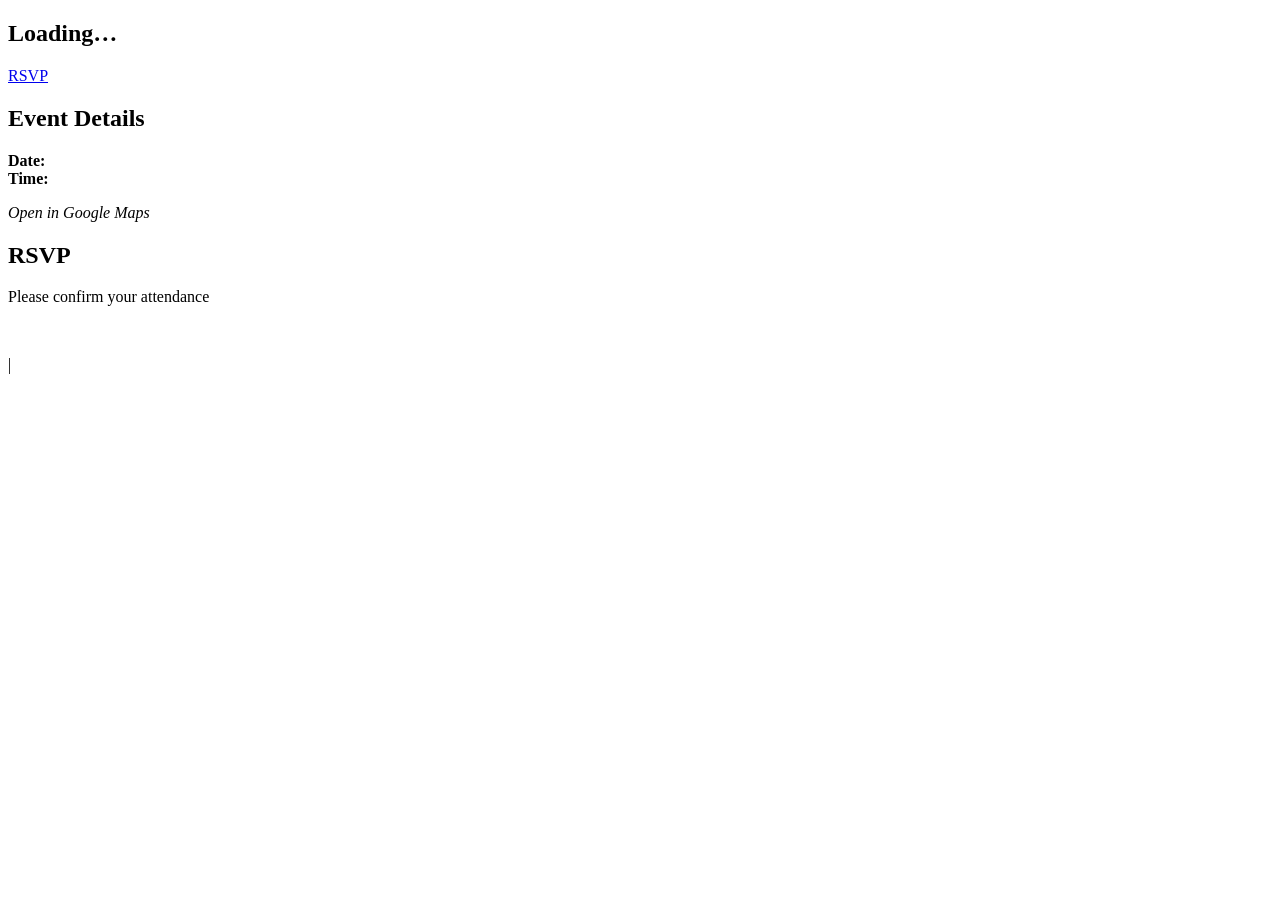
==== index.html @ 33caa317 "Fix asset paths: load CSS/JS from site root" ====
<!DOCTYPE html>
<html lang="en">

<head>
    <meta charset="UTF-8" />
    <meta name="viewport" content="width=device-width, initial-scale=1" />
    <meta name="description" content="You're invited to a special event" />

    <meta property="og:title" content="You're Invited" />
    <meta property="og:description" content="Join us for a special event" />

    <title>You're Invited</title>

    <link rel="preconnect" href="https://fonts.googleapis.com">
    <link rel="preconnect" href="https://fonts.gstatic.com" crossorigin>
    <link
        href="https://fonts.googleapis.com/css2?family=Cormorant+Garamond:wght@600&family=Outfit:wght@300;400;600&display=swap"
        rel="stylesheet">

    <link rel="stylesheet" href="css/invite.css">
    <script defer src="js/demo/invite-3.js"></script>

    <script async src="https://tally.so/widgets/embed.js"></script>
</head>

<body>
    <button id="simple-mode-toggle" class="accessibility-fab" aria-label="Toggle Simple Mode"
        data-tooltip="Switch between standard and easy-reading view" hidden>
        <svg viewBox="0 0 24 24" width="24" height="24" fill="currentColor">
            <path d="M4 6h16v2H4zm0 5h16v2H4zm0 5h16v2H4z" id="standard-view-icon" />
            <path
                d="M12 2C6.48 2 2 6.48 2 12s4.48 10 10 10 10-4.48 10-10S17.52 2 12 2zm0 18c-4.41 0-8-3.59-8-8s3.59-8 8-8 8 3.59 8 8-3.59 8-8 8zm-1-13h2v6h-2zm0 8h2v2h-2z"
                id="simple-view-icon" class="hidden-icon" />
        </svg>
    </button>

    <button id="audio-control" class="audio-fab" aria-label="Play Music" data-tooltip="Turn background music on or off"
        hidden>
        <svg viewBox="0 0 24 24" width="24" height="24" fill="currentColor">
            <path d="M8 5v14l11-7z" id="play-icon" />
            <path d="M6 19h4V5H6v14zm8-14v14h4V5h-4z" id="pause-icon" class="hidden-icon" />
        </svg>
    </button>

    <main id="app" aria-live="polite">

        <section class="hero">
            <h1 id="event-title">Loading…</h1>
            <p class="subtitle" id="event-subtitle"></p>

            <div class="hero-meta">
                <div id="countdown" class="countdown" aria-live="polite" hidden>
                    <span class="countdown-label">Event starts in</span>

                    <div class="countdown-grid">
                        <div class="countdown-unit">
                            <strong id="cd-days">0</strong>
                            <span>Days</span>
                        </div>

                        <div class="countdown-unit">
                            <strong id="cd-hours">00</strong>
                            <span>Hours</span>
                        </div>

                        <div class="countdown-unit">
                            <strong id="cd-minutes">00</strong>
                            <span>Minutes</span>
                        </div>

                        <div class="countdown-unit">
                            <strong id="cd-seconds">00</strong>
                            <span>Seconds</span>
                        </div>
                    </div>
                </div>

                <div id="calendar-actions" hidden>
                    <a id="google-calendar-link" target="_blank" rel="noopener">
                        Add to Google Calendar
                    </a>
                </div>
            </div>

            <a href="#rsvp" class="primary-btn">RSVP</a>
        </section>

        <section class="section event-details">
            <h2>Event Details</h2>

            <div class="event-datetime">
                <div>
                    <strong>Date:</strong>
                    <time id="event-date"></time>
                </div>
                <div>
                    <strong>Time:</strong>
                    <span id="event-time"></span>
                </div>
            </div>

            <p id="event-description"></p>

            <address class="location">
                <p id="venue-name"></p>
                <p id="venue-address"></p>
                <a id="maps-link" target="_blank" rel="noopener">Open in Google Maps</a>
            </address>
        </section>

        <section class="section" id="schedule-section" hidden>
            <h2>Schedule</h2>
            <ul id="schedule-list"></ul>
        </section>

        <section class="section" id="rsvp">
            <h2>RSVP</h2>
            <p>Please confirm your attendance</p>
            <div class="form-embed"></div>
        </section>

        <footer>
            <div class="footer-branding">
                <a id="footer-branding-link" href="#" class="low-profile-link" target="_blank" rel="noopener">
                    <img id="footer-logo" src="" alt="" class="footer-logo">
                </a>
                <div class="footer-info">
                    <p class="hosted-by" id="footer-credits-label"></p>
                    <p class="copyright">
                        <span id="footer-copyright"></span>
                        <span id="footer-template-container">
                            | <span id="footer-template-label"></span>
                            <a id="footer-template-link" href="#" class="low-profile-link" target="_blank"
                                rel="noopener"></a>
                        </span>
                    </p>
                    <p id="footer-repo-container" class="repo-info" hidden>
                        <a id="footer-repo-link" href="#" class="low-profile-link" target="_blank" rel="noopener"></a>
                    </p>
                </div>
            </div>
            <p id="footer-text"></p>
        </footer>

    </main>
</body>

</html>
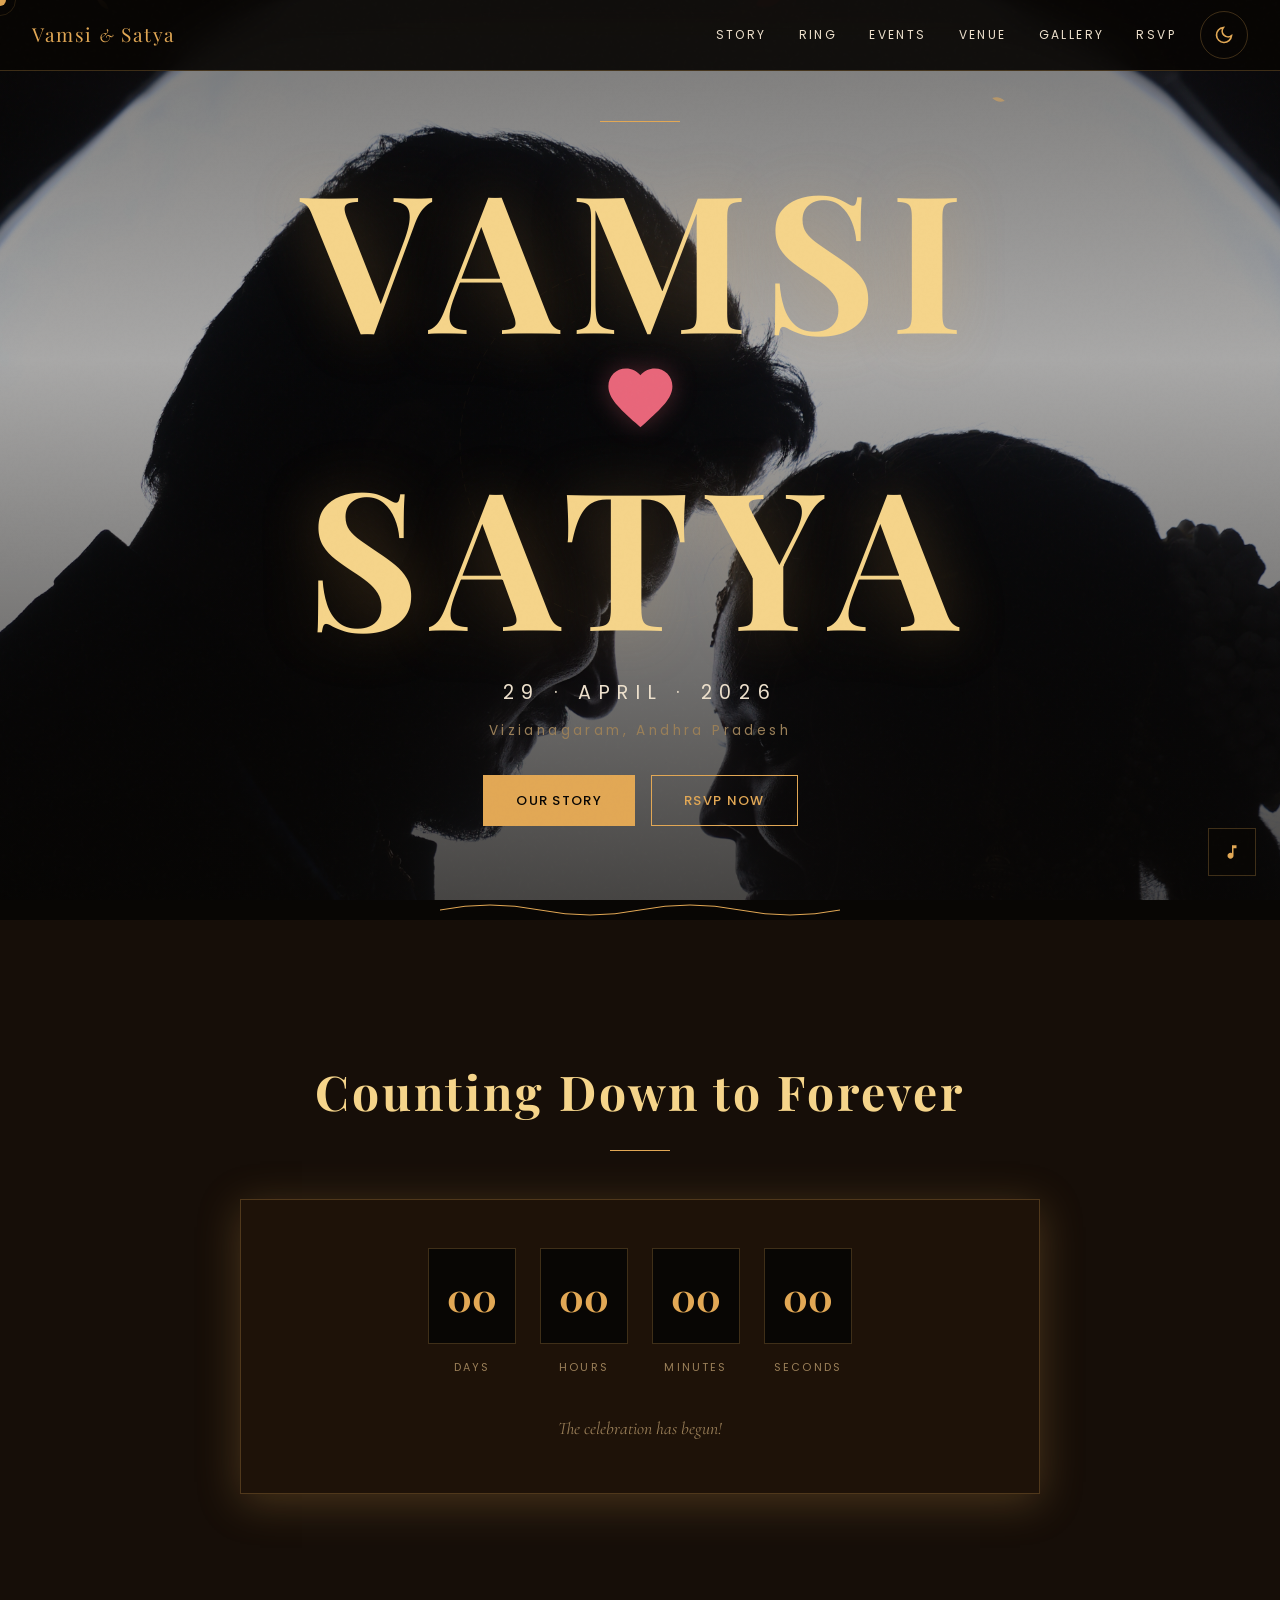
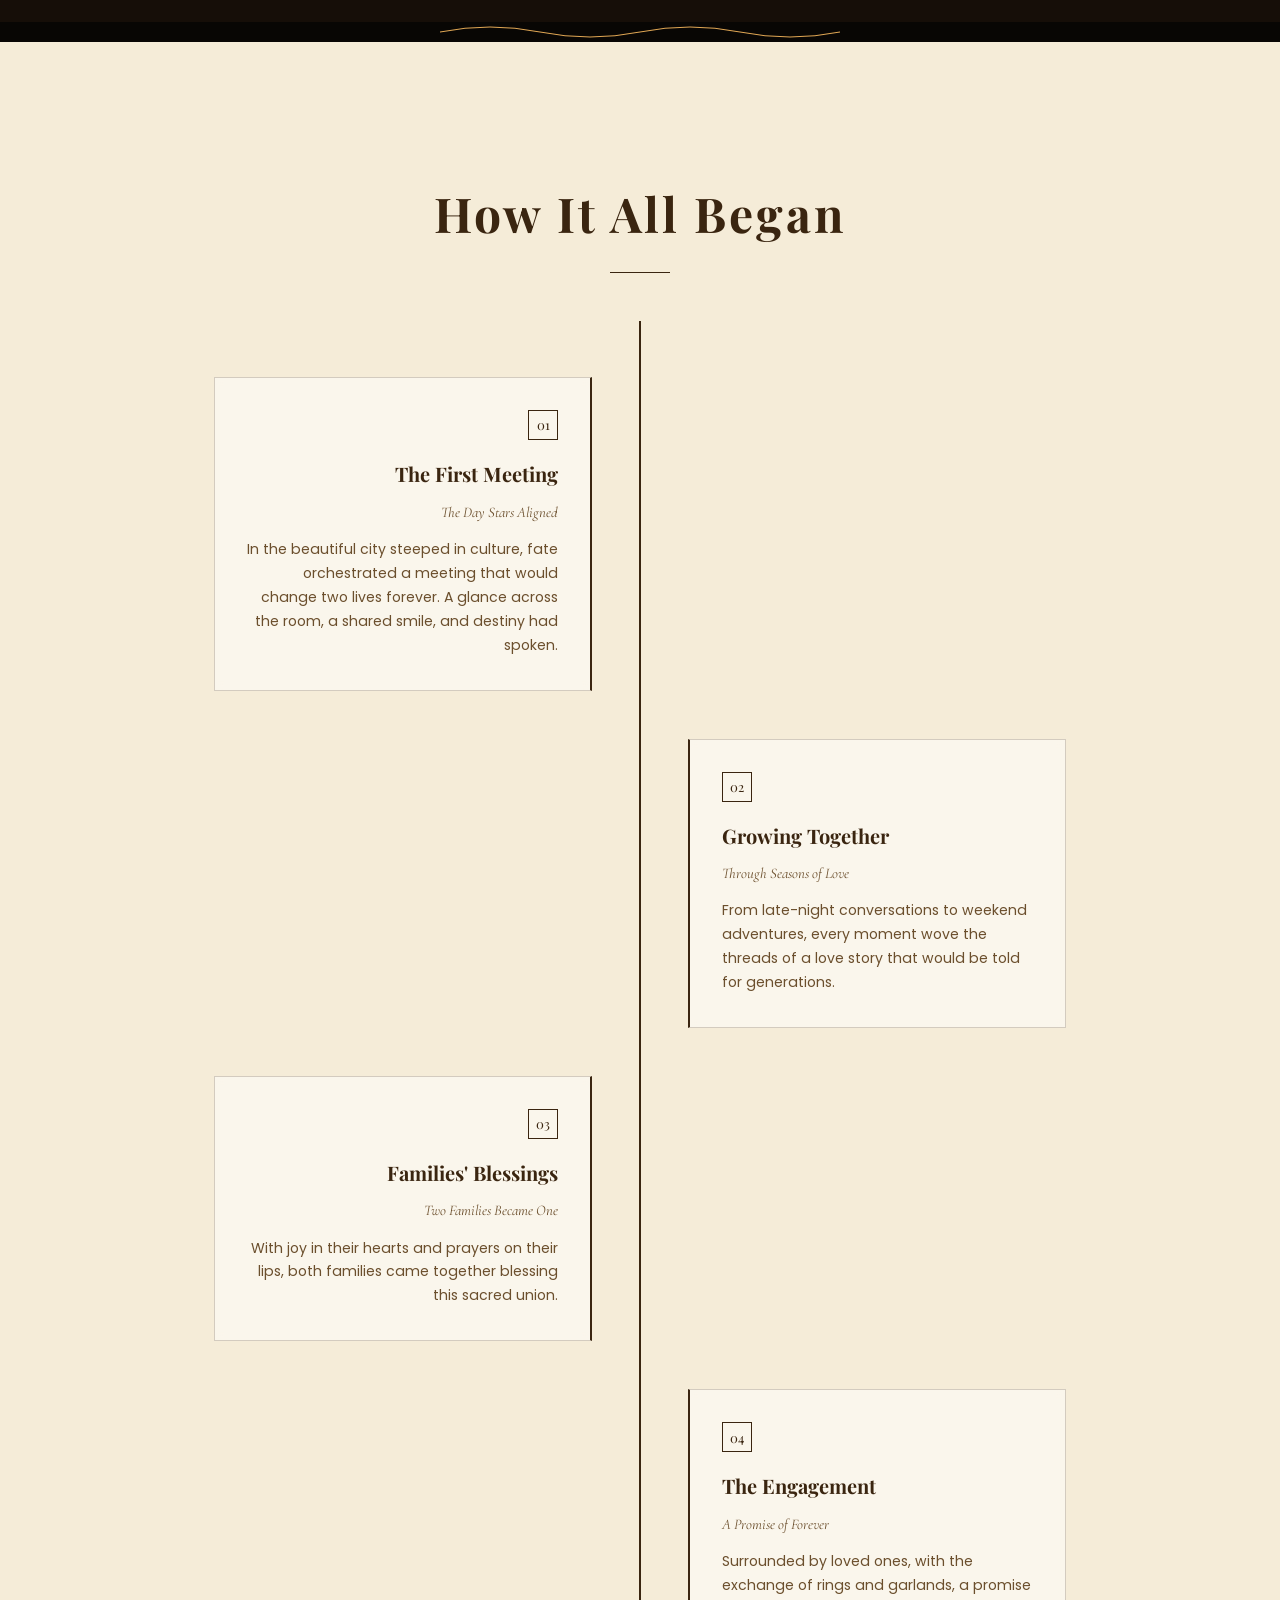
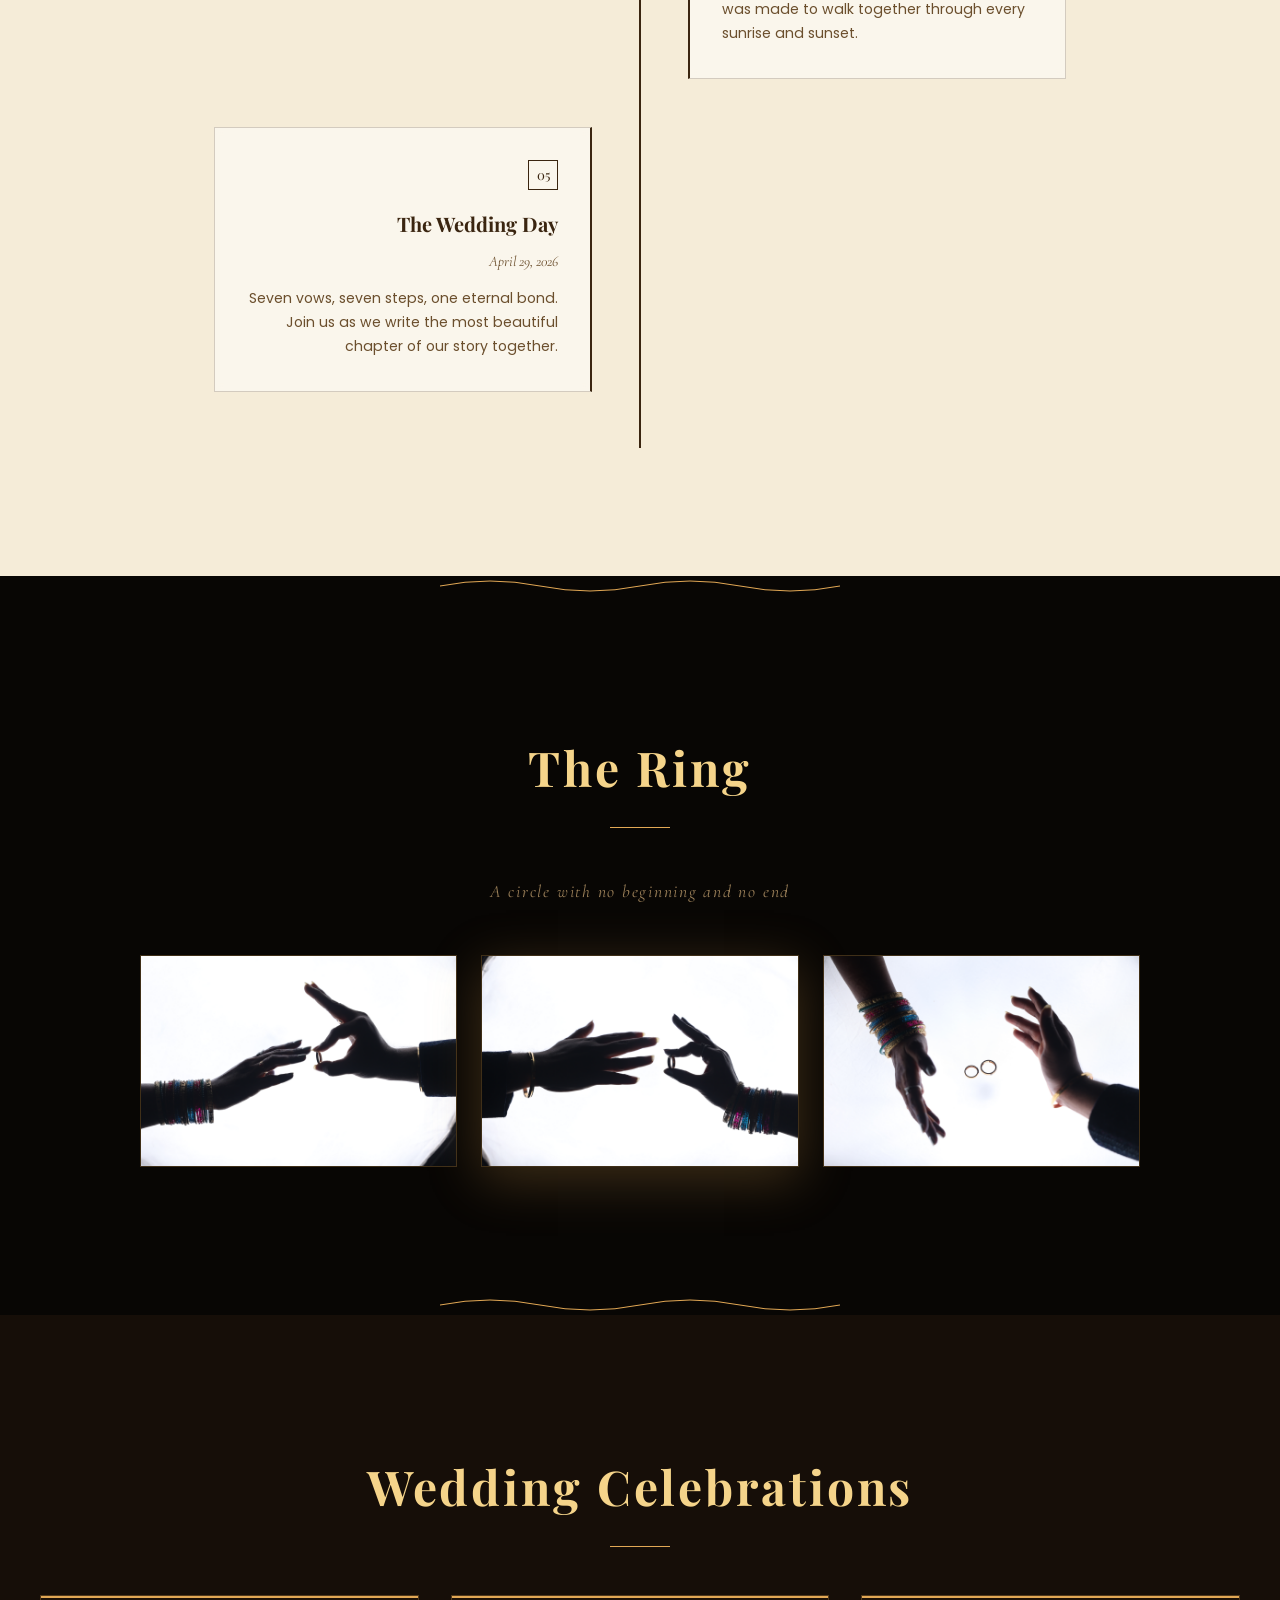
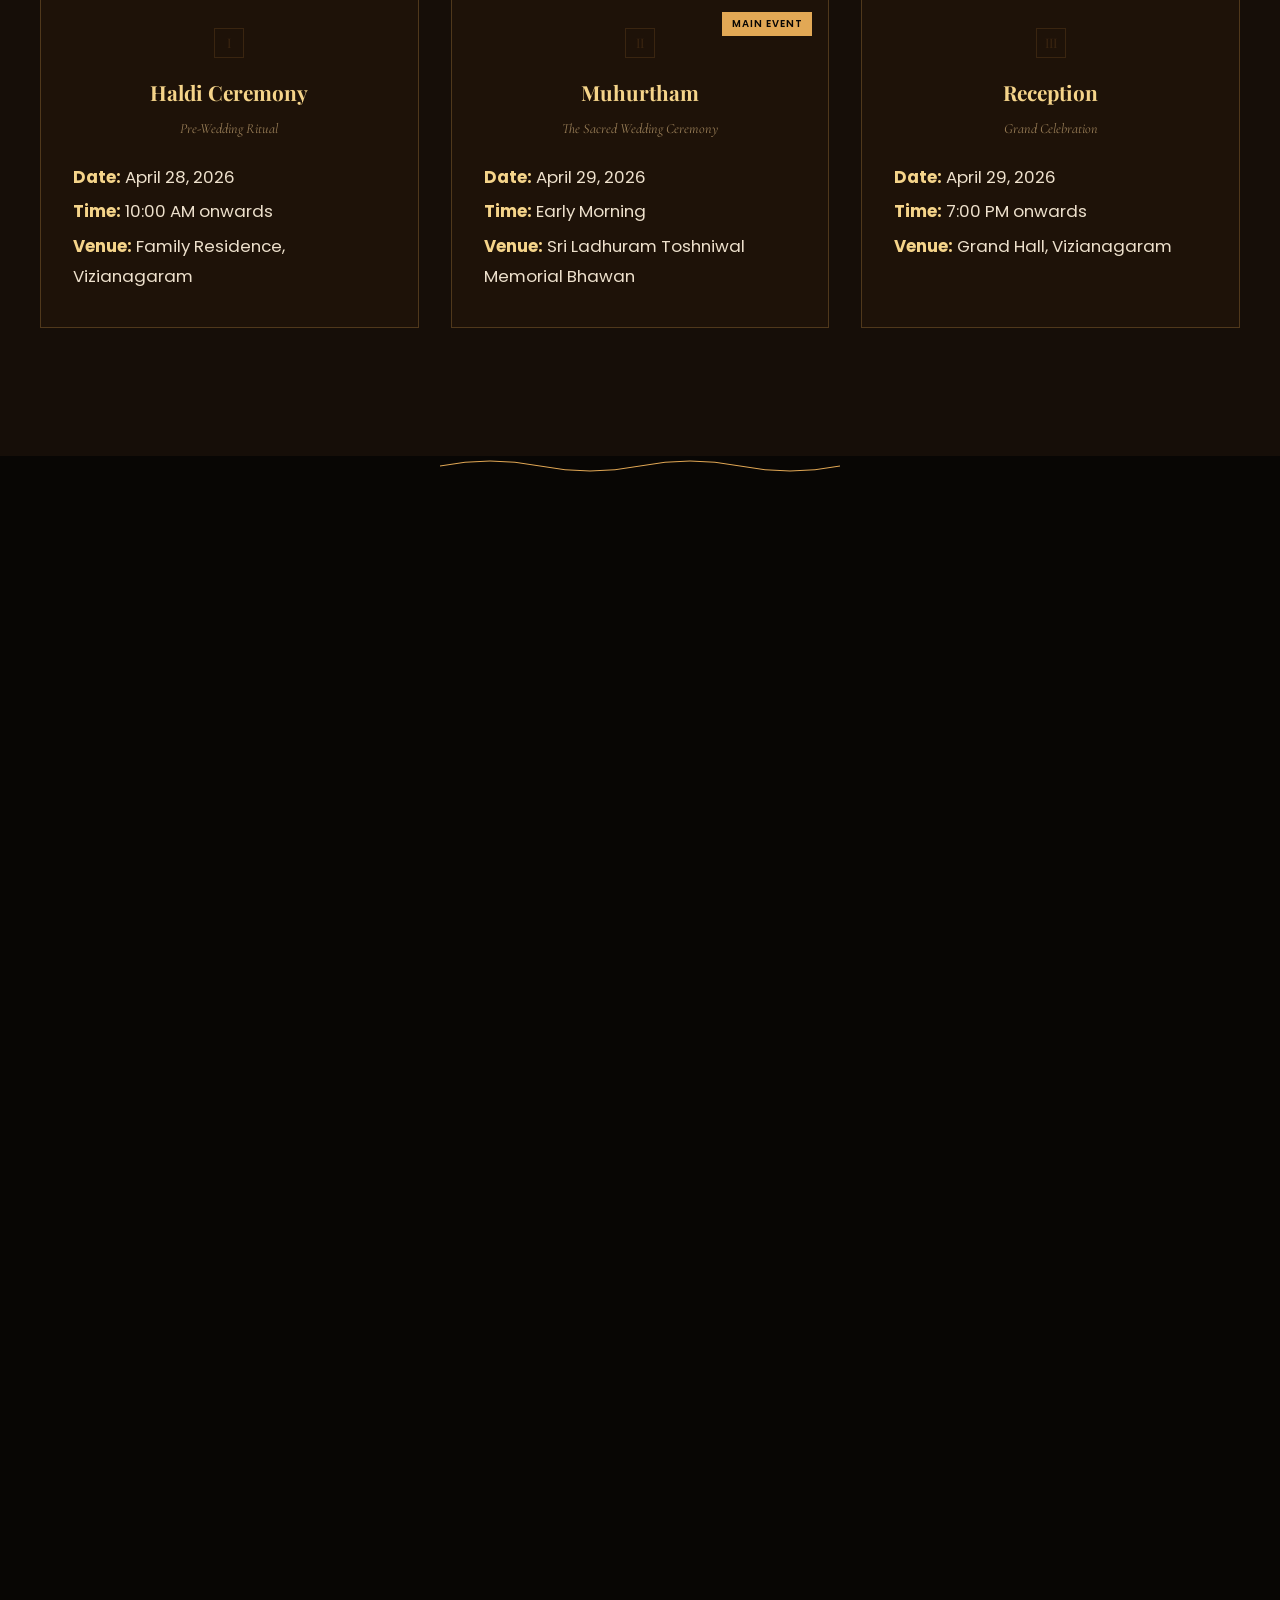
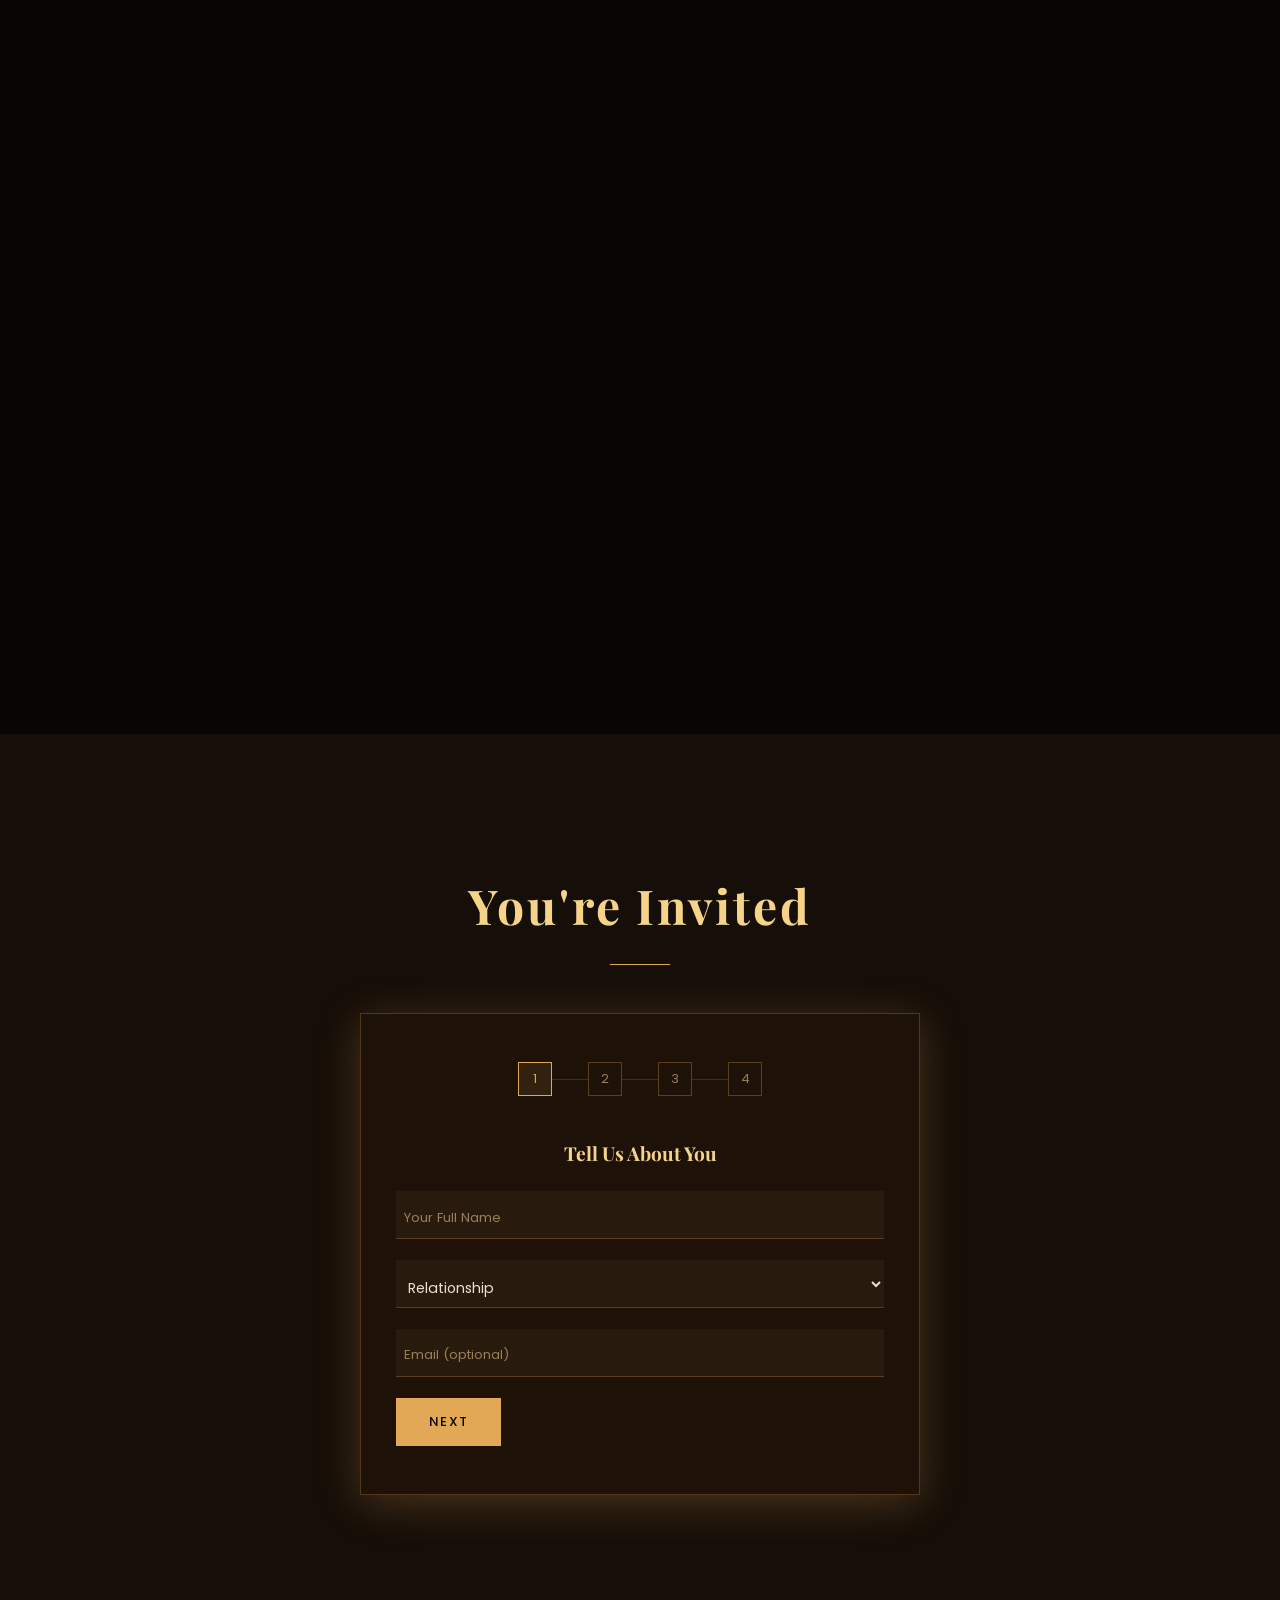
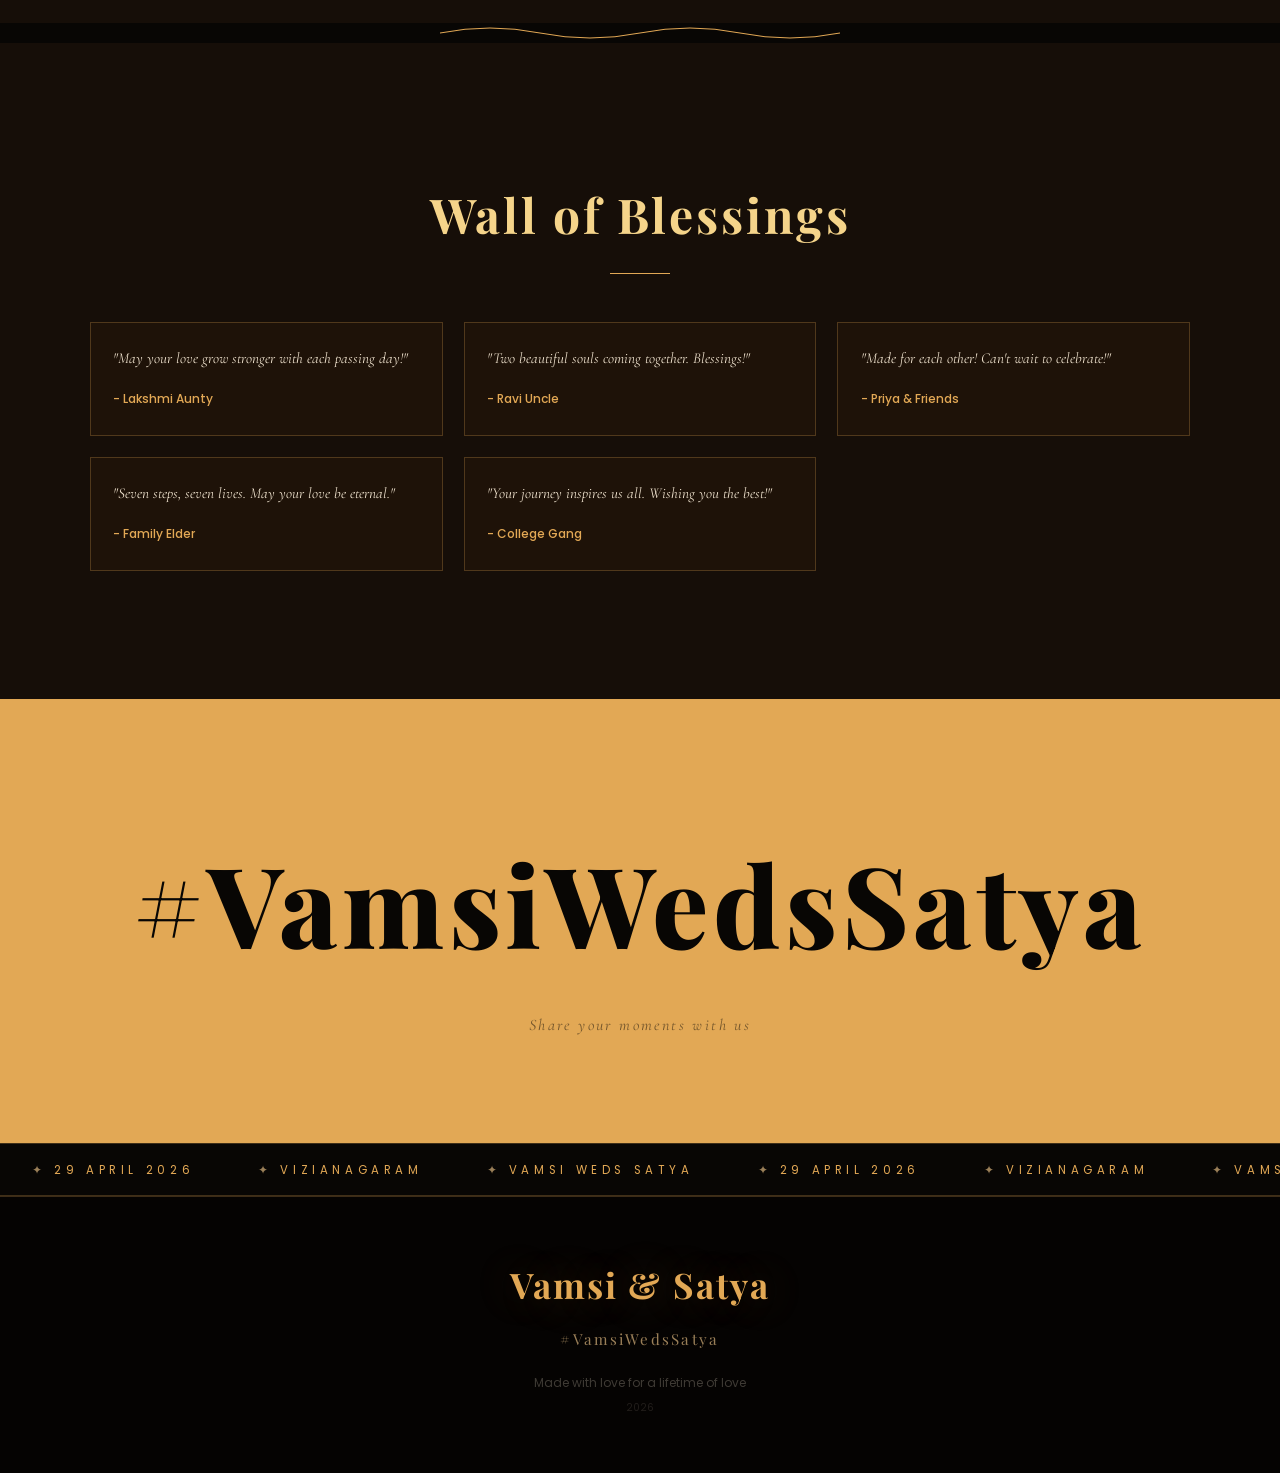
==== commit ff8f70d6: "bh" ====
--- a/index.html
+++ b/index.html
@@ -1,148 +1,471 @@
 <!DOCTYPE html>
-<html lang="en">
+<html lang="en" data-theme="dark">
 
 <head>
-    <meta charset="UTF-8" />
-    <meta name="viewport" content="width=device-width, initial-scale=1" />
-    <meta name="description" content="You're invited to a special event" />
-
-    <meta property="og:title" content="You're Invited" />
-    <meta property="og:description" content="Join us for a special event" />
-
-    <title>You're Invited</title>
-
+    <meta charset="UTF-8">
+    <meta name="viewport" content="width=device-width, initial-scale=1.0">
+    <title>Vamsi & Satya | Wedding | April 29, 2026</title>
+    <meta name="description"
+        content="Join us in celebrating the sacred union of Vamsi and Satya. April 29, 2026 in Vizianagaram, Andhra Pradesh.">
+    <meta name="theme-color" content="#080604">
     <link rel="preconnect" href="https://fonts.googleapis.com">
     <link rel="preconnect" href="https://fonts.gstatic.com" crossorigin>
     <link
-        href="https://fonts.googleapis.com/css2?family=Cormorant+Garamond:wght@600&family=Outfit:wght@300;400;600&display=swap"
+        href="https://fonts.googleapis.com/css2?family=Playfair+Display:ital,wght@0,400;0,600;0,700;0,800;1,400&family=Cormorant+Garamond:ital,wght@0,300;0,400;0,600;1,300;1,400;1,600&family=Poppins:wght@200;300;400;500;600&display=swap"
         rel="stylesheet">
-
-    <link rel="stylesheet" href="css/invite.css">
-    <script defer src="js/demo/invite-3.js"></script>
-
-    <script async src="https://tally.so/widgets/embed.js"></script>
+    <link rel="stylesheet" href="style.css">
 </head>
 
 <body>
-    <button id="simple-mode-toggle" class="accessibility-fab" aria-label="Toggle Simple Mode"
-        data-tooltip="Switch between standard and easy-reading view" hidden>
-        <svg viewBox="0 0 24 24" width="24" height="24" fill="currentColor">
-            <path d="M4 6h16v2H4zm0 5h16v2H4zm0 5h16v2H4z" id="standard-view-icon" />
-            <path
-                d="M12 2C6.48 2 2 6.48 2 12s4.48 10 10 10 10-4.48 10-10S17.52 2 12 2zm0 18c-4.41 0-8-3.59-8-8s3.59-8 8-8 8 3.59 8 8-3.59 8-8 8zm-1-13h2v6h-2zm0 8h2v2h-2z"
-                id="simple-view-icon" class="hidden-icon" />
-        </svg>
-    </button>
-
-    <button id="audio-control" class="audio-fab" aria-label="Play Music" data-tooltip="Turn background music on or off"
-        hidden>
-        <svg viewBox="0 0 24 24" width="24" height="24" fill="currentColor">
-            <path d="M8 5v14l11-7z" id="play-icon" />
-            <path d="M6 19h4V5H6v14zm8-14v14h4V5h-4z" id="pause-icon" class="hidden-icon" />
-        </svg>
-    </button>
-
-    <main id="app" aria-live="polite">
-
-        <section class="hero">
-            <h1 id="event-title">Loading…</h1>
-            <p class="subtitle" id="event-subtitle"></p>
-
-            <div class="hero-meta">
-                <div id="countdown" class="countdown" aria-live="polite" hidden>
-                    <span class="countdown-label">Event starts in</span>
-
-                    <div class="countdown-grid">
-                        <div class="countdown-unit">
-                            <strong id="cd-days">0</strong>
-                            <span>Days</span>
+    <div class="scroll-progress" id="scrollProgress"></div>
+    <div class="custom-cursor" id="cur"></div>
+    <div class="cursor-trail" id="trail"></div>
+
+    <!-- NAV -->
+    <nav class="navbar" id="navbar">
+        <div class="nav-logo">Vamsi <span>&</span> Satya</div>
+        <div class="nav-right">
+            <div class="nav-links" id="navLinks">
+                <a href="#story" data-section="story">Story</a>
+                <a href="#rings" data-section="rings">Ring</a>
+                <a href="#events" data-section="events">Events</a>
+                <a href="#venue" data-section="venue">Venue</a>
+                <a href="#gallery" data-section="gallery">Gallery</a>
+                <a href="#rsvp" data-section="rsvp">RSVP</a>
+            </div>
+            <button class="theme-toggle" id="themeToggle" aria-label="Toggle theme">
+                <svg class="icon-moon" viewBox="0 0 24 24" width="20" height="20" fill="none" stroke="currentColor"
+                    stroke-width="2">
+                    <path d="M21 12.79A9 9 0 1111.21 3 7 7 0 0021 12.79z" />
+                </svg>
+                <svg class="icon-sun" viewBox="0 0 24 24" width="20" height="20" fill="none" stroke="currentColor"
+                    stroke-width="2">
+                    <circle cx="12" cy="12" r="5" />
+                    <line x1="12" y1="1" x2="12" y2="3" />
+                    <line x1="12" y1="21" x2="12" y2="23" />
+                    <line x1="4.22" y1="4.22" x2="5.64" y2="5.64" />
+                    <line x1="18.36" y1="18.36" x2="19.78" y2="19.78" />
+                    <line x1="1" y1="12" x2="3" y2="12" />
+                    <line x1="21" y1="12" x2="23" y2="12" />
+                    <line x1="4.22" y1="19.78" x2="5.64" y2="18.36" />
+                    <line x1="18.36" y1="5.64" x2="19.78" y2="4.22" />
+                </svg>
+            </button>
+            <button class="nav-toggle" id="navToggle" aria-label="Menu"><span></span><span></span><span></span></button>
+        </div>
+    </nav>
+
+    <!-- HERO -->
+    <section class="hero" id="hero">
+        <canvas class="petal-canvas" id="petalCanvas"></canvas>
+        <div class="hero-overlay"></div>
+        <div class="hero-mandala">
+            <svg viewBox="0 0 400 400" width="400" height="400">
+                <circle cx="200" cy="200" r="180" fill="none" stroke="currentColor" stroke-width="0.5"
+                    stroke-dasharray="8 6" />
+                <circle cx="200" cy="200" r="140" fill="none" stroke="currentColor" stroke-width="0.3"
+                    stroke-dasharray="4 8" />
+                <circle cx="200" cy="200" r="100" fill="none" stroke="currentColor" stroke-width="0.3"
+                    stroke-dasharray="3 10" />
+            </svg>
+        </div>
+        <div class="hero-content">
+            <div class="hero-line anim-1"></div>
+            <h1 class="hero-name anim-2">Vamsi</h1>
+            <div class="hero-heart anim-3">
+                <svg viewBox="0 0 24 24" fill="currentColor">
+                    <path
+                        d="M12 21.35l-1.45-1.32C5.4 15.36 2 12.28 2 8.5 2 5.42 4.42 3 7.5 3c1.74 0 3.41.81 4.5 2.09C13.09 3.81 14.76 3 16.5 3 19.58 3 22 5.42 22 8.5c0 3.78-3.4 6.86-8.55 11.54L12 21.35z" />
+                </svg>
+            </div>
+            <h1 class="hero-name anim-4">Satya</h1>
+            <p class="hero-date anim-5">29 &middot; April &middot; 2026</p>
+            <p class="hero-location anim-5">Vizianagaram, Andhra Pradesh</p>
+            <div class="hero-buttons anim-6">
+                <a href="#story" class="btn btn-filled">Our Story</a>
+                <a href="#rsvp" class="btn btn-outline">RSVP Now</a>
+            </div>
+        </div>
+    </section>
+
+    <div class="divider"><svg viewBox="0 0 400 20">
+            <path class="div-path" d="M0,10 Q50,0 100,10 Q150,20 200,10 Q250,0 300,10 Q350,20 400,10"
+                stroke="var(--accent)" stroke-width="1" fill="none" stroke-dasharray="600" stroke-dashoffset="600" />
+        </svg></div>
+
+    <!-- COUNTDOWN -->
+    <section class="sec sec-surface" id="countdown">
+        <h2 class="sh reveal">Counting Down to Forever</h2>
+        <div class="cd-card reveal">
+            <div class="cd-grid" id="cdGrid">
+                <div class="cd-unit">
+                    <div class="flip" id="fD">
+                        <div class="flip-in">
+                            <div class="flip-f"><span>000</span></div>
+                            <div class="flip-b"><span>000</span></div>
                         </div>
-
-                        <div class="countdown-unit">
-                            <strong id="cd-hours">00</strong>
-                            <span>Hours</span>
+                    </div><span class="cd-lbl">Days</span>
+                </div>
+                <div class="cd-unit">
+                    <div class="flip" id="fH">
+                        <div class="flip-in">
+                            <div class="flip-f"><span>00</span></div>
+                            <div class="flip-b"><span>00</span></div>
                         </div>
-
-                        <div class="countdown-unit">
-                            <strong id="cd-minutes">00</strong>
-                            <span>Minutes</span>
+                    </div><span class="cd-lbl">Hours</span>
+                </div>
+                <div class="cd-unit">
+                    <div class="flip" id="fM">
+                        <div class="flip-in">
+                            <div class="flip-f"><span>00</span></div>
+                            <div class="flip-b"><span>00</span></div>
                         </div>
-
-                        <div class="countdown-unit">
-                            <strong id="cd-seconds">00</strong>
-                            <span>Seconds</span>
+                    </div><span class="cd-lbl">Minutes</span>
+                </div>
+                <div class="cd-unit">
+                    <div class="flip" id="fS">
+                        <div class="flip-in">
+                            <div class="flip-f"><span>00</span></div>
+                            <div class="flip-b"><span>00</span></div>
                         </div>
+                    </div><span class="cd-lbl">Seconds</span>
+                </div>
+            </div>
+            <p class="cd-tag">Until we begin our forever</p>
+        </div>
+    </section>
+
+    <div class="divider"><svg viewBox="0 0 400 20">
+            <path class="div-path" d="M0,10 Q50,0 100,10 Q150,20 200,10 Q250,0 300,10 Q350,20 400,10"
+                stroke="var(--accent)" stroke-width="1" fill="none" stroke-dasharray="600" stroke-dashoffset="600" />
+        </svg></div>
+
+    <!-- OUR STORY — always light bg -->
+    <section class="sec sec-story" id="story">
+        <h2 class="sh sh-dark reveal">How It All Began</h2>
+        <div class="timeline" id="timeline">
+            <div class="tl-line"></div>
+            <div class="tl-item tl-l reveal">
+                <div class="tl-c"><span class="tl-n">01</span>
+                    <h3>The First Meeting</h3>
+                    <p class="tl-d">The Day Stars Aligned</p>
+                    <p>In the beautiful city steeped in culture, fate orchestrated a meeting that would change two lives
+                        forever. A glance across the room, a shared smile, and destiny had spoken.</p>
+                </div>
+            </div>
+            <div class="tl-item tl-r reveal">
+                <div class="tl-c"><span class="tl-n">02</span>
+                    <h3>Growing Together</h3>
+                    <p class="tl-d">Through Seasons of Love</p>
+                    <p>From late-night conversations to weekend adventures, every moment wove the threads of a love
+                        story that would be told for generations.</p>
+                </div>
+            </div>
+            <div class="tl-item tl-l reveal">
+                <div class="tl-c"><span class="tl-n">03</span>
+                    <h3>Families' Blessings</h3>
+                    <p class="tl-d">Two Families Became One</p>
+                    <p>With joy in their hearts and prayers on their lips, both families came together blessing this
+                        sacred union.</p>
+                </div>
+            </div>
+            <div class="tl-item tl-r reveal">
+                <div class="tl-c"><span class="tl-n">04</span>
+                    <h3>The Engagement</h3>
+                    <p class="tl-d">A Promise of Forever</p>
+                    <p>Surrounded by loved ones, with the exchange of rings and garlands, a promise was made to walk
+                        together through every sunrise and sunset.</p>
+                </div>
+            </div>
+            <div class="tl-item tl-l reveal">
+                <div class="tl-c"><span class="tl-n">05</span>
+                    <h3>The Wedding Day</h3>
+                    <p class="tl-d">April 29, 2026</p>
+                    <p>Seven vows, seven steps, one eternal bond. Join us as we write the most beautiful chapter of our
+                        story together.</p>
+                </div>
+            </div>
+        </div>
+    </section>
+
+    <div class="divider"><svg viewBox="0 0 400 20">
+            <path class="div-path" d="M0,10 Q50,0 100,10 Q150,20 200,10 Q250,0 300,10 Q350,20 400,10"
+                stroke="var(--accent)" stroke-width="1" fill="none" stroke-dasharray="600" stroke-dashoffset="600" />
+        </svg></div>
+
+    <!-- THE RING — darkest bg -->
+    <section class="sec sec-dark" id="rings">
+        <h2 class="sh reveal">The Ring</h2>
+        <p class="ring-sub reveal"><em>A circle with no beginning and no end</em></p>
+        <div class="ring-grid">
+            <div class="ring-panel reveal"><img src="images/004.JPG" alt="Ring detail" loading="lazy"></div>
+            <div class="ring-panel ring-elevated reveal"><img src="images/005.JPG" alt="Ring exchange" loading="lazy">
+            </div>
+            <div class="ring-panel reveal"><img src="images/014.JPG" alt="Hands with rings" loading="lazy"></div>
+        </div>
+    </section>
+
+    <div class="divider"><svg viewBox="0 0 400 20">
+            <path class="div-path" d="M0,10 Q50,0 100,10 Q150,20 200,10 Q250,0 300,10 Q350,20 400,10"
+                stroke="var(--accent)" stroke-width="1" fill="none" stroke-dasharray="600" stroke-dashoffset="600" />
+        </svg></div>
+
+    <!-- EVENTS -->
+    <section class="sec sec-surface" id="events">
+        <h2 class="sh reveal">Wedding Celebrations</h2>
+        <div class="ev-grid">
+            <div class="ev-card reveal">
+                <div class="ev-top"></div><span class="tl-n">I</span>
+                <h3>Haldi Ceremony</h3>
+                <p class="ev-sub">Pre-Wedding Ritual</p>
+                <div class="ev-det">
+                    <p><strong>Date:</strong> April 28, 2026</p>
+                    <p><strong>Time:</strong> 10:00 AM onwards</p>
+                    <p><strong>Venue:</strong> Family Residence, Vizianagaram</p>
+                </div>
+            </div>
+            <div class="ev-card ev-main reveal">
+                <div class="ev-top"></div>
+                <div class="ev-badge">Main Event</div><span class="tl-n">II</span>
+                <h3>Muhurtham</h3>
+                <p class="ev-sub">The Sacred Wedding Ceremony</p>
+                <div class="ev-det">
+                    <p><strong>Date:</strong> April 29, 2026</p>
+                    <p><strong>Time:</strong> Early Morning</p>
+                    <p><strong>Venue:</strong> Sri Ladhuram Toshniwal Memorial Bhawan</p>
+                </div>
+            </div>
+            <div class="ev-card reveal">
+                <div class="ev-top"></div><span class="tl-n">III</span>
+                <h3>Reception</h3>
+                <p class="ev-sub">Grand Celebration</p>
+                <div class="ev-det">
+                    <p><strong>Date:</strong> April 29, 2026</p>
+                    <p><strong>Time:</strong> 7:00 PM onwards</p>
+                    <p><strong>Venue:</strong> Grand Hall, Vizianagaram</p>
+                </div>
+            </div>
+        </div>
+    </section>
+
+    <div class="divider"><svg viewBox="0 0 400 20">
+            <path class="div-path" d="M0,10 Q50,0 100,10 Q150,20 200,10 Q250,0 300,10 Q350,20 400,10"
+                stroke="var(--accent)" stroke-width="1" fill="none" stroke-dasharray="600" stroke-dashoffset="600" />
+        </svg></div>
+
+    <!-- VENUE -->
+    <section class="sec sec-dark" id="venue">
+        <h2 class="sh reveal">The Sacred Venue</h2>
+        <div class="venue-card reveal">
+            <div class="venue-icon"><svg width="28" height="28" viewBox="0 0 24 24" fill="none" stroke="var(--accent)"
+                    stroke-width="2">
+                    <path d="M21 10c0 7-9 13-9 13s-9-6-9-13a9 9 0 0118 0z" />
+                    <circle cx="12" cy="10" r="3" />
+                </svg></div>
+            <p class="venue-lbl">Wedding Venue</p>
+            <h3 class="venue-name">Sri Ladhuram Toshniwal<br>Memorial Bhawan</h3>
+            <p class="venue-addr">5-16, Sri Ladhuram Toshniwal Memorial Bhawan Road<br>Backside Bank of Baroda,
+                Srinivasa Nagar Colony<br>Vizianagaram, Andhra Pradesh 535001</p>
+            <div class="venue-btns">
+                <a href="https://www.google.com/maps/search/?api=1&query=Sri+Ladhuram+Toshniwal+Memorial+Bhawan+Road+Vizianagaram+535001"
+                    target="_blank" class="btn btn-outline">View on Maps</a>
+                <a href="https://www.google.com/maps/dir/?api=1&destination=5-16,+Sri+Ladhuram+Toshniwal+Memorial+Bhawan+Road,+Vizianagaram,+AP+535001"
+                    target="_blank" class="btn btn-outline">Get Directions</a>
+                <button class="btn btn-outline" onclick="downloadICS()">Add to Calendar</button>
+            </div>
+        </div>
+    </section>
+
+    <div class="divider"><svg viewBox="0 0 400 20">
+            <path class="div-path" d="M0,10 Q50,0 100,10 Q150,20 200,10 Q250,0 300,10 Q350,20 400,10"
+                stroke="var(--accent)" stroke-width="1" fill="none" stroke-dasharray="600" stroke-dashoffset="600" />
+        </svg></div>
+
+    <!-- GALLERY -->
+    <section class="sec sec-dark" id="gallery">
+        <h2 class="sh reveal">Precious Moments</h2>
+        <div class="gallery-grid" id="galleryGrid">
+            <div class="g-item reveal" data-idx="0"><img src="images/001.JPG" alt="Photo 1" loading="lazy"></div>
+            <div class="g-item reveal" data-idx="1"><img src="images/002.JPG" alt="Photo 2" loading="lazy"></div>
+            <div class="g-item reveal" data-idx="2"><img src="images/003.JPG" alt="Photo 3" loading="lazy"></div>
+            <div class="g-item reveal" data-idx="3"><img src="images/006.JPG" alt="Photo 6" loading="lazy"></div>
+            <div class="g-item reveal" data-idx="4"><img src="images/007.JPG" alt="Photo 7" loading="lazy"></div>
+            <div class="g-item reveal" data-idx="5"><img src="images/008.JPG" alt="Photo 8" loading="lazy"></div>
+            <div class="g-item reveal" data-idx="6"><img src="images/009.JPG" alt="Photo 9" loading="lazy"></div>
+            <div class="g-item reveal" data-idx="7"><img src="images/011.JPG" alt="Photo 11" loading="lazy"></div>
+            <div class="g-item reveal" data-idx="8"><img src="images/012.JPG" alt="Photo 12" loading="lazy"></div>
+            <div class="g-item reveal" data-idx="9"><img src="images/014.JPG" alt="Photo 14" loading="lazy"></div>
+            <div class="g-item reveal" data-idx="10"><img src="images/015.JPG" alt="Photo 15" loading="lazy"></div>
+            <div class="g-item reveal" data-idx="11"><img src="images/016.JPG" alt="Photo 16" loading="lazy"></div>
+            <div class="g-item reveal" data-idx="12"><img src="images/017.JPG" alt="Photo 17" loading="lazy"></div>
+            <div class="g-item reveal" data-idx="13"><img src="images/018.JPG" alt="Photo 18" loading="lazy"></div>
+        </div>
+    </section>
+
+    <!-- LIGHTBOX -->
+    <div class="lightbox" id="lightbox">
+        <button class="lb-close" id="lbClose">&times;</button>
+        <button class="lb-arr lb-prev" id="lbPrev">&#10094;</button>
+        <button class="lb-arr lb-next" id="lbNext">&#10095;</button>
+        <img class="lb-img" id="lbImg" alt="Photo">
+        <span class="lb-counter" id="lbCounter">1 / 14</span>
+    </div>
+
+    <div class="divider"><svg viewBox="0 0 400 20">
+            <path class="div-path" d="M0,10 Q50,0 100,10 Q150,20 200,10 Q250,0 300,10 Q350,20 400,10"
+                stroke="var(--accent)" stroke-width="1" fill="none" stroke-dasharray="600" stroke-dashoffset="600" />
+        </svg></div>
+
+    <!-- RSVP -->
+    <section class="sec sec-surface" id="rsvp">
+        <h2 class="sh reveal">You're Invited</h2>
+        <div class="rsvp-card reveal">
+            <div class="rsvp-dots" id="rsvpDots">
+                <div class="dot active">1</div>
+                <div class="dot-line"></div>
+                <div class="dot">2</div>
+                <div class="dot-line"></div>
+                <div class="dot">3</div>
+                <div class="dot-line"></div>
+                <div class="dot">4</div>
+            </div>
+            <form id="rsvpForm">
+                <div class="rs active" data-step="1">
+                    <h3>Tell Us About You</h3>
+                    <div class="fg"><input type="text" id="rN" placeholder=" " required><label for="rN">Your Full
+                            Name</label></div>
+                    <div class="fg"><select id="rRel" required>
+                            <option value="" disabled selected>Relationship</option>
+                            <option>Family - Groom's Side</option>
+                            <option>Family - Bride's Side</option>
+                            <option>Friend - Groom's Side</option>
+                            <option>Friend - Bride's Side</option>
+                            <option>Colleague</option>
+                            <option>Other</option>
+                        </select></div>
+                    <div class="fg"><input type="email" id="rE" placeholder=" "><label for="rE">Email (optional)</label>
+                    </div><button type="button" class="btn btn-filled rnext" data-next="2">Next</button>
+                </div>
+                <div class="rs" data-step="2">
+                    <h3>Guest Details</h3>
+                    <div class="fg"><select id="rAtt" required>
+                            <option value="" disabled selected>Will you attend?</option>
+                            <option value="yes">Joyfully Accepting!</option>
+                            <option value="maybe">Hoping to make it</option>
+                            <option value="no">Regretfully Declining</option>
+                        </select></div>
+                    <div class="fg"><select id="rG">
+                            <option value="1">1 Guest</option>
+                            <option value="2" selected>2 Guests</option>
+                            <option value="3">3 Guests</option>
+                            <option value="4">4 Guests</option>
+                            <option value="5+">5+ Guests</option>
+                        </select></div>
+                    <div class="fg"><select id="rD">
+                            <option value="veg" selected>Vegetarian</option>
+                            <option value="non-veg">Non-Vegetarian</option>
+                            <option value="vegan">Vegan</option>
+                            <option value="no-pref">No Preference</option>
+                        </select></div>
+                    <div class="btn-row"><button type="button" class="btn btn-outline rprev"
+                            data-prev="1">Back</button><button type="button" class="btn btn-filled rnext"
+                            data-next="3">Next</button></div>
+                </div>
+                <div class="rs" data-step="3">
+                    <h3>Your Blessings</h3>
+                    <div class="fg"><textarea id="rMsg" rows="4" placeholder=" "></textarea><label for="rMsg">A message
+                            for the couple</label></div>
+                    <div class="btn-row"><button type="button" class="btn btn-outline rprev"
+                            data-prev="2">Back</button><button type="button" class="btn btn-filled rnext"
+                            data-next="4">Next</button></div>
+                </div>
+                <div class="rs" data-step="4">
+                    <h3>Video Blessing (Optional)</h3>
+                    <p class="rs-desc">Record a short video blessing. Completely optional.</p>
+                    <div class="vid-area"><video id="vidP" autoplay muted playsinline></video>
+                        <div class="vid-btns"><button type="button" class="btn btn-filled" id="bRec">Start
+                                Recording</button><button type="button" class="btn btn-outline" id="bStop"
+                                style="display:none">Stop</button></div>
+                        <p class="vid-st" id="vidSt"></p>
                     </div>
-                </div>
-
-                <div id="calendar-actions" hidden>
-                    <a id="google-calendar-link" target="_blank" rel="noopener">
-                        Add to Google Calendar
-                    </a>
-                </div>
-            </div>
-
-            <a href="#rsvp" class="primary-btn">RSVP</a>
-        </section>
-
-        <section class="section event-details">
-            <h2>Event Details</h2>
-
-            <div class="event-datetime">
-                <div>
-                    <strong>Date:</strong>
-                    <time id="event-date"></time>
-                </div>
-                <div>
-                    <strong>Time:</strong>
-                    <span id="event-time"></span>
-                </div>
-            </div>
-
-            <p id="event-description"></p>
-
-            <address class="location">
-                <p id="venue-name"></p>
-                <p id="venue-address"></p>
-                <a id="maps-link" target="_blank" rel="noopener">Open in Google Maps</a>
-            </address>
-        </section>
-
-        <section class="section" id="schedule-section" hidden>
-            <h2>Schedule</h2>
-            <ul id="schedule-list"></ul>
-        </section>
-
-        <section class="section" id="rsvp">
-            <h2>RSVP</h2>
-            <p>Please confirm your attendance</p>
-            <div class="form-embed"></div>
-        </section>
-
-        <footer>
-            <div class="footer-branding">
-                <a id="footer-branding-link" href="#" class="low-profile-link" target="_blank" rel="noopener">
-                    <img id="footer-logo" src="" alt="" class="footer-logo">
-                </a>
-                <div class="footer-info">
-                    <p class="hosted-by" id="footer-credits-label"></p>
-                    <p class="copyright">
-                        <span id="footer-copyright"></span>
-                        <span id="footer-template-container">
-                            | <span id="footer-template-label"></span>
-                            <a id="footer-template-link" href="#" class="low-profile-link" target="_blank"
-                                rel="noopener"></a>
-                        </span>
-                    </p>
-                    <p id="footer-repo-container" class="repo-info" hidden>
-                        <a id="footer-repo-link" href="#" class="low-profile-link" target="_blank" rel="noopener"></a>
-                    </p>
-                </div>
-            </div>
-            <p id="footer-text"></p>
-        </footer>
-
-    </main>
+                    <div class="btn-row"><button type="button" class="btn btn-outline rprev"
+                            data-prev="3">Back</button><button type="submit" class="btn btn-filled">Send
+                            Blessings</button></div>
+                </div>
+            </form>
+            <div class="rsvp-ok" id="rsvpOk">
+                <h3>Thank You!</h3>
+                <p>Your blessings mean the world to us!</p>
+            </div>
+        </div>
+    </section>
+
+    <div class="divider"><svg viewBox="0 0 400 20">
+            <path class="div-path" d="M0,10 Q50,0 100,10 Q150,20 200,10 Q250,0 300,10 Q350,20 400,10"
+                stroke="var(--accent)" stroke-width="1" fill="none" stroke-dasharray="600" stroke-dashoffset="600" />
+        </svg></div>
+
+    <!-- BLESSINGS -->
+    <section class="sec sec-surface" id="blessings">
+        <h2 class="sh reveal">Wall of Blessings</h2>
+        <div class="bl-grid" id="blGrid">
+            <div class="bl-card reveal" style="--r:-2deg">
+                <p>"May your love grow stronger with each passing day!"</p><span>- Lakshmi Aunty</span>
+            </div>
+            <div class="bl-card reveal" style="--r:1.5deg">
+                <p>"Two beautiful souls coming together. Blessings!"</p><span>- Ravi Uncle</span>
+            </div>
+            <div class="bl-card reveal" style="--r:-1deg">
+                <p>"Made for each other! Can't wait to celebrate!"</p><span>- Priya & Friends</span>
+            </div>
+            <div class="bl-card reveal" style="--r:3deg">
+                <p>"Seven steps, seven lives. May your love be eternal."</p><span>- Family Elder</span>
+            </div>
+            <div class="bl-card reveal" style="--r:-2.5deg">
+                <p>"Your journey inspires us all. Wishing you the best!"</p><span>- College Gang</span>
+            </div>
+            <div class="bl-card reveal" style="--r:1deg">
+                <p>"May the divine bless you with eternal happiness!"</p><span>- Grandparents</span>
+            </div>
+        </div>
+    </section>
+
+    <!-- HASHTAG BANNER -->
+    <section class="sec sec-hashtag" id="hashtag">
+        <h2 class="hashtag-txt reveal">#VamsiWedsSatya</h2>
+        <p class="hashtag-sub reveal">Share your moments with us</p>
+    </section>
+
+    <!-- MARQUEE -->
+    <div class="marquee">
+        <div class="mq-track"><span>29 APRIL 2026</span><span>VIZIANAGARAM</span><span>VAMSI WEDS SATYA</span><span>29
+                APRIL 2026</span><span>VIZIANAGARAM</span><span>VAMSI WEDS SATYA</span><span>29 APRIL
+                2026</span><span>VIZIANAGARAM</span><span>VAMSI WEDS SATYA</span><span>29 APRIL 2026</span></div>
+    </div>
+
+    <!-- FOOTER -->
+    <footer class="footer">
+        <h2 class="ft-names">Vamsi & Satya</h2>
+        <p class="ft-hash">#VamsiWedsSatya</p>
+        <p class="ft-credit">Made with love for a lifetime of love</p>
+        <p class="ft-yr">2026</p>
+    </footer>
+
+    <!-- MUSIC -->
+    <div class="music" id="music"><button class="mu-btn" id="muBtn" aria-label="Music"><svg viewBox="0 0 24 24"
+                width="18" height="18" fill="currentColor">
+                <path d="M12 3v10.55c-.59-.34-1.27-.55-2-.55C7.79 13 6 14.79 6 17s1.79 4 4 4 4-1.79 4-4V7h4V3h-6z" />
+            </svg></button>
+        <div class="mu-panel" id="muPanel"><span class="mu-trk">Ambient</span>
+            <div class="wf" id="wf"></div>
+        </div>
+    </div>
+    <button class="btt" id="btt" aria-label="Top"><svg viewBox="0 0 24 24" width="18" height="18" fill="none"
+            stroke="currentColor" stroke-width="2">
+            <path d="M18 15l-6-6-6 6" />
+        </svg></button>
+    <canvas class="confetti-cv" id="confettiCv"></canvas>
+    <script src="script.js"></script>
 </body>
 
-</html>
+</html>
--- a/style.css
+++ b/style.css
@@ -0,0 +1,322 @@
+/* VAMSI & SATYA v4 — Warm Amber + Theme Toggle */
+
+/* === DARK THEME (default) === */
+[data-theme="dark"]{
+  --bg-primary:#080604;--bg-surface:#160E08;--bg-card:#1E1208;
+  --text-heading:#F5D48A;--text-body:#EDE0CC;--text-muted:#9A7F58;
+  --accent:#E2A855;--accent-hover:#C17F3E;--highlight:#F5D48A;
+  --accent-glow:rgba(226,168,85,.25);--border:rgba(226,168,85,.25);
+  --rose:#E8667A;--story-bg:#F5ECD8;--story-text:#3a2510;--story-muted:#6b4f2d;
+  --story-card:rgba(255,255,255,.5);--story-border:rgba(58,37,16,.2)
+}
+/* === LIGHT THEME === */
+[data-theme="light"]{
+  --bg-primary:#FBF5E6;--bg-surface:#F2E8D0;--bg-card:#FFFFFF;
+  --text-heading:#5C3A0A;--text-body:#3D2608;--text-muted:#8B6635;
+  --accent:#A67C2E;--accent-hover:#8B6520;--highlight:#5C3A0A;
+  --accent-glow:rgba(166,124,46,.2);--border:rgba(166,124,46,.3);
+  --rose:#D4526E;--story-bg:#FBF5E6;--story-text:#3D2608;--story-muted:#8B6635;
+  --story-card:rgba(255,255,255,.7);--story-border:rgba(166,124,46,.2)
+}
+
+*,*::before,*::after{margin:0;padding:0;box-sizing:border-box}
+html{scroll-behavior:smooth;font-size:16px;-webkit-text-size-adjust:100%}
+body{font-family:'Poppins',sans-serif;background:var(--bg-primary);color:var(--text-body);overflow-x:hidden;cursor:none;line-height:1.8;transition:background .5s,color .4s}
+::-webkit-scrollbar{width:4px}::-webkit-scrollbar-track{background:var(--bg-primary)}::-webkit-scrollbar-thumb{background:var(--accent)}
+img{max-width:100%;height:auto;display:block}
+a{color:var(--accent);text-decoration:none}
+p{font-size:clamp(.9rem,2.5vw,1.05rem);line-height:1.8}
+h2{font-size:clamp(2rem,6vw,4rem)}
+h3{font-size:clamp(1.3rem,4vw,2rem)}
+a,button,.btn{min-height:48px;min-width:48px}
+section{max-width:100vw;overflow-x:hidden}
+@media(hover:none){body{cursor:auto}.custom-cursor,.cursor-trail{display:none!important}}
+
+/* Noise */
+body::after{content:'';position:fixed;inset:0;background-image:url("data:image/svg+xml,%3Csvg viewBox='0 0 256 256' xmlns='http://www.w3.org/2000/svg'%3E%3Cfilter id='n'%3E%3CfeTurbulence type='fractalNoise' baseFrequency='.9' numOctaves='4' stitchTiles='stitch'/%3E%3C/filter%3E%3Crect width='100%25' height='100%25' filter='url(%23n)' opacity='.03'/%3E%3C/svg%3E");pointer-events:none;z-index:9998;opacity:.3}
+
+/* PROGRESS */
+.scroll-progress{position:fixed;top:0;left:0;height:3px;width:0;background:var(--accent);z-index:10001}
+
+/* CURSOR */
+.custom-cursor{width:12px;height:12px;background:var(--accent);border-radius:50%;position:fixed;pointer-events:none;z-index:10000;mix-blend-mode:difference}
+.cursor-trail{width:32px;height:32px;border:1px solid var(--accent);border-radius:50%;position:fixed;pointer-events:none;z-index:9999;opacity:.15;transition:width .3s,height .3s,opacity .3s}
+.cursor-trail.hov{width:48px;height:48px;background:var(--accent-glow);opacity:.4}
+
+/* NAV */
+.navbar{position:fixed;top:0;left:0;right:0;z-index:1000;background:rgba(8,6,4,.92);backdrop-filter:blur(16px);-webkit-backdrop-filter:blur(16px);border-bottom:1px solid var(--border);padding:.7rem 2rem;display:flex;align-items:center;justify-content:space-between;transition:background .5s}
+[data-theme="light"] .navbar{background:rgba(251,245,230,.92)}
+.nav-logo{font-family:'Playfair Display',serif;color:var(--accent);font-size:1.2rem;letter-spacing:.08em}
+.nav-logo span{font-family:'Cormorant Garamond',serif;font-style:italic}
+.nav-right{display:flex;align-items:center;gap:.5rem}
+.nav-links{display:flex;gap:0}
+.nav-links a{color:var(--text-body);font-size:.75rem;letter-spacing:.2em;text-transform:uppercase;padding:.5rem 1rem;transition:color .3s;position:relative;display:inline-flex;align-items:center}
+.nav-links a::after{content:'';position:absolute;bottom:0;left:50%;width:0;height:1px;background:var(--accent);transition:width .3s,left .3s}
+.nav-links a:hover,.nav-links a.active{color:var(--accent)}
+.nav-links a:hover::after,.nav-links a.active::after{width:60%;left:20%}
+.nav-toggle{display:none;flex-direction:column;gap:5px;background:none;border:none;cursor:pointer;padding:6px}
+.nav-toggle span{width:22px;height:2px;background:var(--accent);transition:all .3s}
+.nav-toggle.active span:nth-child(1){transform:rotate(45deg) translate(5px,5px)}
+.nav-toggle.active span:nth-child(2){opacity:0}
+.nav-toggle.active span:nth-child(3){transform:rotate(-45deg) translate(5px,-5px)}
+
+/* THEME TOGGLE */
+.theme-toggle{width:42px;height:42px;border-radius:50%;border:1px solid var(--border);background:transparent;color:var(--accent);cursor:pointer;display:flex;align-items:center;justify-content:center;position:relative;overflow:hidden;transition:transform .6s,border-color .3s}
+.theme-toggle:hover{border-color:var(--accent)}
+.icon-sun,.icon-moon{position:absolute;transition:opacity .4s,transform .4s}
+[data-theme="dark"] .icon-sun{opacity:0;transform:rotate(-90deg)}
+[data-theme="dark"] .icon-moon{opacity:1;transform:rotate(0)}
+[data-theme="light"] .icon-moon{opacity:0;transform:rotate(90deg)}
+[data-theme="light"] .icon-sun{opacity:1;transform:rotate(0)}
+.theme-toggle.spin{animation:spinOnce .6s ease}
+@keyframes spinOnce{from{transform:rotate(0)}to{transform:rotate(360deg)}}
+
+/* HERO */
+.hero{min-height:100vh;display:flex;flex-direction:column;align-items:center;justify-content:center;text-align:center;padding:5rem 1.5rem 2rem;position:relative;overflow:hidden;background:url('images/010.JPG') center top/cover no-repeat;background-attachment:fixed}
+.hero-overlay{position:absolute;inset:0;background:linear-gradient(to bottom,rgba(8,6,4,.55) 0%,rgba(8,6,4,.35) 40%,rgba(8,6,4,.75) 100%);z-index:1}
+.petal-canvas{position:absolute;inset:0;z-index:2;pointer-events:none}
+.hero-mandala{position:absolute;top:50%;left:50%;transform:translate(-50%,-50%);color:var(--accent);opacity:.08;animation:spin 40s linear infinite;z-index:2;pointer-events:none}
+@keyframes spin{to{transform:translate(-50%,-50%) rotate(360deg)}}
+.hero-content{position:relative;z-index:5}
+.hero-line{width:80px;height:1px;background:var(--accent);margin:0 auto 2rem;transform:scaleX(0);transform-origin:center}
+.hero-name{font-family:'Playfair Display',serif;font-size:clamp(5rem,16vw,12rem);color:var(--highlight);line-height:1.05;letter-spacing:.08em;text-shadow:0 0 60px var(--accent-glow);text-transform:uppercase}
+.hero-heart{color:var(--rose);font-size:clamp(2.5rem,6vw,5rem);line-height:1;margin:.2rem 0}
+.hero-heart svg{width:1em;height:1em;animation:pulse 2s ease-in-out infinite;filter:drop-shadow(0 0 12px rgba(232,102,122,.3))}
+@keyframes pulse{0%,100%{transform:scale(1)}50%{transform:scale(1.08)}}
+.hero-date{font-family:'Poppins',sans-serif;font-size:clamp(.85rem,2.5vw,1.2rem);color:var(--text-body);letter-spacing:.4em;text-transform:uppercase;margin-top:1.5rem}
+.hero-location{font-size:.85rem;color:var(--text-muted);letter-spacing:.25em;margin-top:.5rem}
+.hero-buttons{display:flex;gap:1rem;justify-content:center;margin-top:2rem;flex-wrap:wrap}
+
+/* ENTRANCE ANIM */
+@keyframes fadeUp{from{opacity:0;transform:translateY(30px)}to{opacity:1;transform:translateY(0)}}
+@keyframes drawLine{from{transform:scaleX(0)}to{transform:scaleX(1)}}
+@keyframes scalePop{from{opacity:0;transform:scale(.8)}to{opacity:1;transform:scale(1)}}
+.anim-1{animation:drawLine .8s 0s cubic-bezier(.22,1,.36,1) both}
+.anim-2{animation:fadeUp 1s .4s cubic-bezier(.22,1,.36,1) both}
+.anim-3{animation:scalePop .8s .7s cubic-bezier(.22,1,.36,1) both}
+.anim-4{animation:fadeUp 1s .9s cubic-bezier(.22,1,.36,1) both}
+.anim-5{animation:fadeUp 1s 1.1s cubic-bezier(.22,1,.36,1) both}
+.anim-6{animation:scalePop .8s 1.4s cubic-bezier(.22,1,.36,1) both}
+
+/* BUTTONS */
+.btn{display:inline-flex;align-items:center;justify-content:center;gap:.5rem;padding:.8rem 2rem;font-family:'Poppins',sans-serif;font-size:.82rem;font-weight:500;letter-spacing:.1em;cursor:pointer;border:1px solid var(--accent);transition:all .3s;text-transform:uppercase;text-decoration:none}
+.btn-filled{background:var(--accent);color:var(--bg-primary)}
+.btn-filled:hover{background:var(--accent-hover);border-color:var(--accent-hover)}
+.btn-outline{background:transparent;color:var(--accent)}
+.btn-outline:hover{background:var(--accent);color:var(--bg-primary)}
+
+/* SECTIONS */
+.sec{padding:clamp(5rem,10vw,9rem) 2rem}
+.sec-dark{background:var(--bg-primary)}
+.sec-surface{background:var(--bg-surface)}
+.sec-story{background:var(--story-bg);color:var(--story-text)}
+.sec-hashtag{background:var(--accent);color:var(--bg-primary);text-align:center;padding:clamp(4rem,8vw,7rem) 2rem}
+
+.sh{font-family:'Playfair Display',serif;font-size:clamp(2rem,5vw,3rem);text-align:center;color:var(--text-heading);letter-spacing:.06em;margin-bottom:3rem}
+.sh::after{content:'';display:block;width:60px;height:1px;background:var(--accent);margin:1rem auto 0}
+.sh-dark{color:var(--story-text)}.sh-dark::after{background:var(--story-text)}
+
+/* DIVIDERS */
+.divider{text-align:center;padding:0;line-height:0;background:var(--bg-primary)}
+.divider svg{max-width:400px;margin:0 auto;display:block}
+.div-path{transition:stroke-dashoffset 1.2s ease}
+.div-path.drawn{stroke-dashoffset:0!important}
+
+/* COUNTDOWN */
+.cd-card{max-width:800px;margin:0 auto;background:var(--bg-card);border:1px solid var(--border);padding:3rem 2rem;box-shadow:0 8px 40px var(--accent-glow)}
+.cd-grid{display:flex;align-items:center;justify-content:center;gap:1.5rem;flex-wrap:wrap}
+.cd-unit{text-align:center}
+.flip{width:88px;height:96px;perspective:600px;margin-bottom:.5rem}
+.flip-in{width:100%;height:100%;position:relative;transition:transform .6s;transform-style:preserve-3d}
+.flip.flipping .flip-in{transform:rotateX(-180deg)}
+.flip-f,.flip-b{position:absolute;inset:0;display:flex;align-items:center;justify-content:center;backface-visibility:hidden;background:var(--bg-primary);border:1px solid var(--border);font-family:'Playfair Display',serif;font-size:2.4rem;font-weight:700;color:var(--accent)}
+.flip-b{transform:rotateX(180deg)}
+.cd-lbl{font-size:.68rem;color:var(--text-muted);text-transform:uppercase;letter-spacing:.2em}
+.cd-tag{text-align:center;font-family:'Cormorant Garamond',serif;font-style:italic;font-size:1.1rem;color:var(--text-muted);margin-top:2rem}
+
+/* TIMELINE */
+.timeline{position:relative;max-width:900px;margin:0 auto;padding:2rem 0}
+.tl-line{position:absolute;left:50%;top:0;bottom:0;width:2px;background:var(--story-border);transform:translateX(-50%)}
+.tl-line::after{content:'';position:absolute;left:0;top:0;width:100%;height:0;background:var(--story-text);transition:height 1.5s ease}
+.tl-line.animate::after{height:100%}
+.tl-item{width:50%;padding:1.5rem;position:relative}
+.tl-l{padding-right:3rem;text-align:right}
+.tl-r{margin-left:50%;padding-left:3rem;text-align:left}
+.tl-c{background:var(--story-card);border:1px solid var(--story-border);padding:2rem;backdrop-filter:blur(4px);transition:box-shadow .4s}
+.tl-l .tl-c{border-right:2px solid var(--story-text)}
+.tl-r .tl-c{border-left:2px solid var(--story-text)}
+.tl-c:hover{box-shadow:0 10px 40px rgba(58,37,16,.15)}
+.tl-n{font-family:'Playfair Display',serif;font-size:.82rem;color:var(--story-text);display:inline-flex;width:30px;height:30px;align-items:center;justify-content:center;border:1px solid var(--story-text);margin-bottom:1rem}
+.tl-c h3{font-family:'Playfair Display',serif;font-size:1.25rem;color:var(--story-text);margin-bottom:.4rem}
+.tl-d{font-family:'Cormorant Garamond',serif;font-style:italic;color:var(--story-muted);font-size:.92rem;margin-bottom:.8rem}
+.tl-c p:last-child{font-size:.88rem;color:var(--story-muted);line-height:1.7}
+
+/* RING SECTION */
+.ring-sub{text-align:center;font-family:'Cormorant Garamond',serif;font-size:1.1rem;color:var(--text-muted);margin-bottom:3rem;letter-spacing:.1em}
+.ring-grid{display:flex;gap:1.5rem;max-width:1000px;margin:0 auto;align-items:center;justify-content:center}
+.ring-panel{flex:1;overflow:hidden;border:1px solid var(--border);transition:transform .5s,box-shadow .5s}
+.ring-panel img{width:100%;aspect-ratio:3/2;object-fit:cover;transition:transform .6s}
+.ring-panel:hover img{transform:scale(1.04)}
+.ring-elevated{transform:scale(1.05) translateY(-20px);box-shadow:0 12px 50px var(--accent-glow)}
+
+/* EVENTS */
+.ev-grid{display:grid;grid-template-columns:repeat(3,1fr);gap:2rem;max-width:1200px;margin:0 auto}
+.ev-card{background:var(--bg-card);border:1px solid var(--border);padding:2rem;text-align:center;position:relative;overflow:hidden;transition:transform .5s,box-shadow .5s}
+.ev-card:hover{transform:translateY(-8px);box-shadow:0 15px 40px var(--accent-glow)}
+.ev-top{position:absolute;top:0;left:0;right:0;height:2px;background:var(--accent)}
+.ev-badge{position:absolute;top:1rem;right:1rem;background:var(--accent);color:var(--bg-primary);font-size:.62rem;font-weight:600;padding:.2rem .6rem;letter-spacing:.1em;text-transform:uppercase}
+.ev-card h3{font-family:'Playfair Display',serif;font-size:1.3rem;color:var(--text-heading);margin-bottom:.3rem}
+.ev-sub{font-family:'Cormorant Garamond',serif;font-style:italic;color:var(--text-muted);font-size:.88rem;margin-bottom:1.3rem}
+.ev-det{font-size:.82rem;color:var(--text-body);text-align:left}
+.ev-det p{margin-bottom:.25rem}
+.ev-det strong{color:var(--text-heading)}
+
+/* VENUE */
+.venue-card{max-width:560px;margin:0 auto;background:var(--story-bg);border:1px solid var(--accent);padding:3rem;text-align:center;color:var(--story-text);box-shadow:0 8px 40px var(--accent-glow)}
+.venue-icon{margin-bottom:.8rem}
+.venue-lbl{font-size:.72rem;color:var(--story-muted);text-transform:uppercase;letter-spacing:.3em;margin-bottom:.8rem}
+.venue-name{font-family:'Playfair Display',serif;font-size:1.5rem;color:var(--story-text);margin-bottom:1.2rem;line-height:1.4}
+.venue-addr{font-family:'Cormorant Garamond',serif;font-style:italic;color:var(--story-muted);font-size:.95rem;margin-bottom:2rem;line-height:1.8}
+.venue-btns{display:flex;flex-direction:column;gap:.7rem;align-items:center}
+.venue-btns .btn{width:100%;max-width:280px;border-color:var(--accent);color:var(--accent)}
+.venue-btns .btn:hover{background:var(--accent);color:var(--story-bg)}
+
+/* GALLERY */
+.gallery-grid{columns:3;column-gap:1rem;max-width:1200px;margin:0 auto}
+.g-item{break-inside:avoid;margin-bottom:1rem;overflow:hidden;border:1px solid transparent;cursor:pointer;transition:border-color .3s}
+.g-item:hover{border-color:var(--accent)}
+.g-item img{width:100%;display:block;transition:transform .6s}
+.g-item:hover img{transform:scale(1.04)}
+
+/* LIGHTBOX */
+.lightbox{position:fixed;inset:0;z-index:10001;background:rgba(0,0,0,.92);display:flex;align-items:center;justify-content:center;opacity:0;visibility:hidden;transition:all .4s}
+.lightbox.active{opacity:1;visibility:visible}
+.lb-img{max-width:90vw;max-height:85vh;object-fit:contain}
+.lb-close,.lb-arr{position:absolute;background:var(--bg-primary);border:1px solid var(--accent);color:var(--accent);font-size:1.2rem;cursor:pointer;width:48px;height:48px;display:flex;align-items:center;justify-content:center;transition:all .3s}
+.lb-close{top:1.5rem;right:1.5rem}
+.lb-prev{left:1.5rem;top:50%;transform:translateY(-50%)}
+.lb-next{right:1.5rem;top:50%;transform:translateY(-50%)}
+.lb-close:hover,.lb-arr:hover{background:var(--accent);color:var(--bg-primary)}
+.lb-counter{position:absolute;bottom:1.5rem;left:50%;transform:translateX(-50%);color:var(--text-muted);font-size:.82rem;letter-spacing:.15em}
+
+/* RSVP */
+.rsvp-card{max-width:560px;margin:0 auto;background:var(--bg-card);border:1px solid var(--border);padding:3rem 2.2rem;box-shadow:0 8px 40px var(--accent-glow)}
+.rsvp-dots{display:flex;align-items:center;justify-content:center;margin-bottom:2.5rem}
+.dot{width:34px;height:34px;border:1px solid rgba(226,168,85,.3);display:flex;align-items:center;justify-content:center;font-size:.78rem;color:var(--text-muted);transition:all .4s}
+.dot.active{border-color:var(--accent);color:var(--accent);background:rgba(226,168,85,.1)}
+.dot.done{border-color:var(--accent);background:var(--accent);color:var(--bg-primary)}
+.dot-line{width:36px;height:1px;background:rgba(226,168,85,.2);transition:background .4s}
+.dot-line.done{background:var(--accent)}
+.rs{display:none;animation:fadeIn .4s ease}.rs.active{display:block}
+@keyframes fadeIn{from{opacity:0;transform:translateX(16px)}to{opacity:1;transform:translateX(0)}}
+.rs h3{font-family:'Playfair Display',serif;font-size:1.2rem;color:var(--text-heading);margin-bottom:1.3rem;text-align:center}
+.fg{position:relative;margin-bottom:1.3rem}
+.fg input,.fg select,.fg textarea{width:100%;background:rgba(226,168,85,.05);border:none;border-bottom:1px solid var(--border);padding:.9rem .5rem .4rem;color:var(--text-body);font-family:'Poppins',sans-serif;font-size:.88rem;transition:all .3s;outline:none;min-height:48px}
+.fg label{position:absolute;top:.9rem;left:.5rem;color:var(--text-muted);font-size:.82rem;transition:all .3s;pointer-events:none}
+.fg input:focus~label,.fg input:not(:placeholder-shown)~label,.fg textarea:focus~label,.fg textarea:not(:placeholder-shown)~label{top:.1rem;font-size:.62rem;color:var(--accent)}
+.fg input:focus,.fg select:focus,.fg textarea:focus{border-bottom-color:var(--accent);background:rgba(226,168,85,.08)}
+.fg select option{background:var(--bg-primary);color:var(--text-body)}
+.fg textarea{resize:vertical;min-height:76px}
+.fg.shake{animation:shk .4s ease}
+@keyframes shk{0%,100%{transform:translateX(0)}25%{transform:translateX(-8px)}75%{transform:translateX(8px)}}
+.btn-row{display:flex;gap:1rem;justify-content:space-between;margin-top:1.5rem}
+.rs-desc{font-size:.82rem;color:var(--text-muted);margin-bottom:1.2rem;text-align:center}
+.vid-area{text-align:center;margin-bottom:1.2rem}
+#vidP{width:100%;max-width:380px;aspect-ratio:16/9;background:var(--bg-primary);border:1px solid var(--border);display:none;margin:0 auto .8rem}
+.vid-btns{display:flex;gap:.8rem;justify-content:center}
+.vid-st{font-size:.78rem;color:var(--accent);margin-top:.4rem}
+.rsvp-ok{display:none;text-align:center;animation:fadeIn .5s ease}
+.rsvp-ok.active{display:block}
+.rsvp-ok h3{font-family:'Playfair Display',serif;font-size:1.6rem;color:var(--text-heading);margin-bottom:.4rem}
+.rsvp-ok p{color:var(--text-body)}
+
+/* BLESSINGS */
+.bl-grid{display:grid;grid-template-columns:repeat(3,1fr);gap:1.3rem;max-width:1100px;margin:0 auto}
+.bl-card{background:var(--bg-card);border:1px solid var(--border);padding:1.4rem;transform:rotate(var(--r,0deg));transition:transform .4s,box-shadow .4s}
+.bl-card:hover{transform:rotate(0deg) translateY(-5px);box-shadow:0 10px 30px var(--accent-glow)}
+.bl-card p{font-family:'Cormorant Garamond',serif;font-style:italic;font-size:.95rem;line-height:1.7;color:var(--text-body);margin-bottom:.8rem}
+.bl-card span{font-size:.75rem;color:var(--accent);font-weight:500}
+
+/* HASHTAG */
+.hashtag-txt{font-family:'Playfair Display',serif;font-size:clamp(3rem,10vw,7rem);font-weight:800;letter-spacing:.04em;color:var(--bg-primary);margin-bottom:.5rem}
+.hashtag-sub{font-family:'Cormorant Garamond',serif;font-style:italic;font-size:1rem;color:rgba(8,6,4,.5);letter-spacing:.15em}
+
+/* MARQUEE */
+.marquee{background:var(--bg-primary);border-top:1px solid var(--border);border-bottom:1px solid var(--border);padding:.7rem 0;overflow:hidden;white-space:nowrap}
+.mq-track{display:inline-flex;animation:mq 25s linear infinite}
+.marquee:hover .mq-track{animation-play-state:paused}
+.mq-track span{font-size:.72rem;color:var(--accent);letter-spacing:.4em;text-transform:uppercase;padding:0 2rem}
+.mq-track span::before{content:'\2726  ';color:var(--text-muted)}
+@keyframes mq{0%{transform:translateX(0)}100%{transform:translateX(-50%)}}
+
+/* MUSIC */
+.music{position:fixed;bottom:1.5rem;right:1.5rem;z-index:900;display:flex;align-items:center}
+.mu-btn{width:48px;height:48px;border:1px solid var(--border);background:var(--bg-primary);color:var(--accent);cursor:pointer;display:flex;align-items:center;justify-content:center;transition:all .3s;z-index:2}
+.mu-btn:hover{border-color:var(--accent)}
+.mu-btn.playing{background:var(--accent);color:var(--bg-primary)}
+.mu-panel{position:absolute;right:52px;background:var(--bg-primary);border:1px solid var(--border);padding:.5rem .9rem;display:flex;align-items:center;gap:.6rem;opacity:0;transform:translateX(16px);transition:all .3s;pointer-events:none;white-space:nowrap}
+.mu-panel.show{opacity:1;transform:translateX(0);pointer-events:auto}
+.mu-trk{font-size:.68rem;color:var(--text-muted);letter-spacing:.1em}
+.wf{display:flex;align-items:flex-end;gap:2px;height:16px}
+.wb{width:3px;background:var(--accent);height:4px}
+.wf.playing .wb{animation:wa .4s ease-in-out infinite alternate}
+.wb:nth-child(1){animation-delay:0s}.wb:nth-child(2){animation-delay:.05s}.wb:nth-child(3){animation-delay:.1s}.wb:nth-child(4){animation-delay:.15s}.wb:nth-child(5){animation-delay:.2s}.wb:nth-child(6){animation-delay:.12s}.wb:nth-child(7){animation-delay:.08s}.wb:nth-child(8){animation-delay:.18s}.wb:nth-child(9){animation-delay:.03s}.wb:nth-child(10){animation-delay:.14s}.wb:nth-child(11){animation-delay:.07s}.wb:nth-child(12){animation-delay:.16s}
+@keyframes wa{0%{height:4px}100%{height:14px}}
+
+/* FOOTER */
+.footer{padding:3.5rem 2rem;background:#050302;text-align:center;border-top:1px solid var(--border)}
+.ft-names{font-family:'Playfair Display',serif;font-size:2.2rem;color:var(--accent);margin-bottom:.6rem;letter-spacing:.06em;text-shadow:0 0 40px var(--accent-glow)}
+.ft-hash{font-family:'Playfair Display',serif;font-size:.95rem;color:var(--text-muted);margin-bottom:1.2rem;letter-spacing:.15em}
+.ft-credit{font-size:.75rem;color:rgba(237,224,204,.25);margin-bottom:.3rem}
+.ft-yr{font-size:.65rem;color:rgba(237,224,204,.12)}
+
+/* BTT */
+.btt{position:fixed;bottom:1.5rem;left:1.5rem;z-index:900;width:48px;height:48px;background:var(--bg-primary);border:1px solid var(--border);cursor:pointer;display:flex;align-items:center;justify-content:center;color:var(--accent);opacity:0;visibility:hidden;transition:all .4s}
+.btt.visible{opacity:1;visibility:visible}
+.btt:hover{background:var(--accent);color:var(--bg-primary)}
+.confetti-cv{position:fixed;inset:0;pointer-events:none;z-index:10002;display:none}
+
+/* REVEAL */
+.reveal{opacity:0;transform:translateY(36px);transition:opacity .8s ease,transform .8s ease}
+.reveal.visible{opacity:1;transform:translateY(0)}
+
+/* RESPONSIVE */
+@media(max-width:1024px){.ev-grid{grid-template-columns:1fr;max-width:420px}.gallery-grid{columns:2}.bl-grid{grid-template-columns:repeat(2,1fr)}}
+@media(max-width:768px){
+  .navbar{padding:.7rem 1rem}
+  .nav-toggle{display:flex}
+  .nav-links{position:fixed;top:0;right:-100%;width:70vw;height:100vh;flex-direction:column;background:var(--bg-primary);border-left:1px solid var(--border);padding:5rem 2rem;transition:right .4s;z-index:1001}
+  .nav-links.open{right:0}
+  .nav-links a{padding:.8rem 0;font-size:.88rem}
+  .hero{background-attachment:scroll;padding:6rem 1.2rem 2rem}
+  .timeline{padding-left:2rem}
+  .tl-line{left:0}
+  .tl-item,.tl-l,.tl-r{width:100%;margin-left:0;padding-left:2rem;padding-right:0;text-align:left}
+  .tl-l .tl-c{border-right:none;border-left:2px solid var(--story-text)}
+  .ring-grid{flex-direction:column;max-width:420px;margin:0 auto}
+  .ring-elevated{transform:none;box-shadow:0 6px 30px var(--accent-glow)}
+  .ring-panel img{aspect-ratio:3/2}
+  .gallery-grid{columns:2}
+  .bl-grid{grid-template-columns:1fr}
+  .cd-grid{display:grid;grid-template-columns:1fr 1fr;gap:1rem;max-width:280px;justify-items:center;margin:0 auto}
+  .rsvp-card{padding:2rem 1.3rem}
+}
+@media(max-width:480px){
+  .hero-name{font-size:clamp(3.2rem,15vw,4.5rem)}
+  .hero-heart{font-size:3rem}
+  .hero-date{font-size:.7rem;letter-spacing:.3em}
+  .hero-buttons{flex-direction:column;width:100%}
+  .hero-buttons .btn{width:100%;max-width:280px}
+  .sec{padding:4rem 1.2rem}
+  .gallery-grid{columns:2}
+  .flip{width:60px;height:70px}.flip-f span,.flip-b span{font-size:1.6rem}
+  .cd-lbl{font-size:.58rem;letter-spacing:.15em}
+}
+@media(max-width:900px) and (orientation:landscape){
+  .hero{background-attachment:scroll;min-height:100vh;padding:5rem 3rem 2rem}
+  .hero-name{font-size:clamp(2.5rem,7vw,4rem)}
+  .hero-heart{font-size:2rem}
+  .cd-grid{grid-template-columns:repeat(4,1fr)}
+  .ring-grid{flex-direction:row}
+}
+@media print{body{background:#fff;color:#333;cursor:auto}.navbar,.music,.btt,.custom-cursor,.cursor-trail,.petal-canvas,.confetti-cv,.lightbox,.scroll-progress,.hero-mandala,.hero-overlay,.marquee{display:none!important}section{padding:2rem!important}}
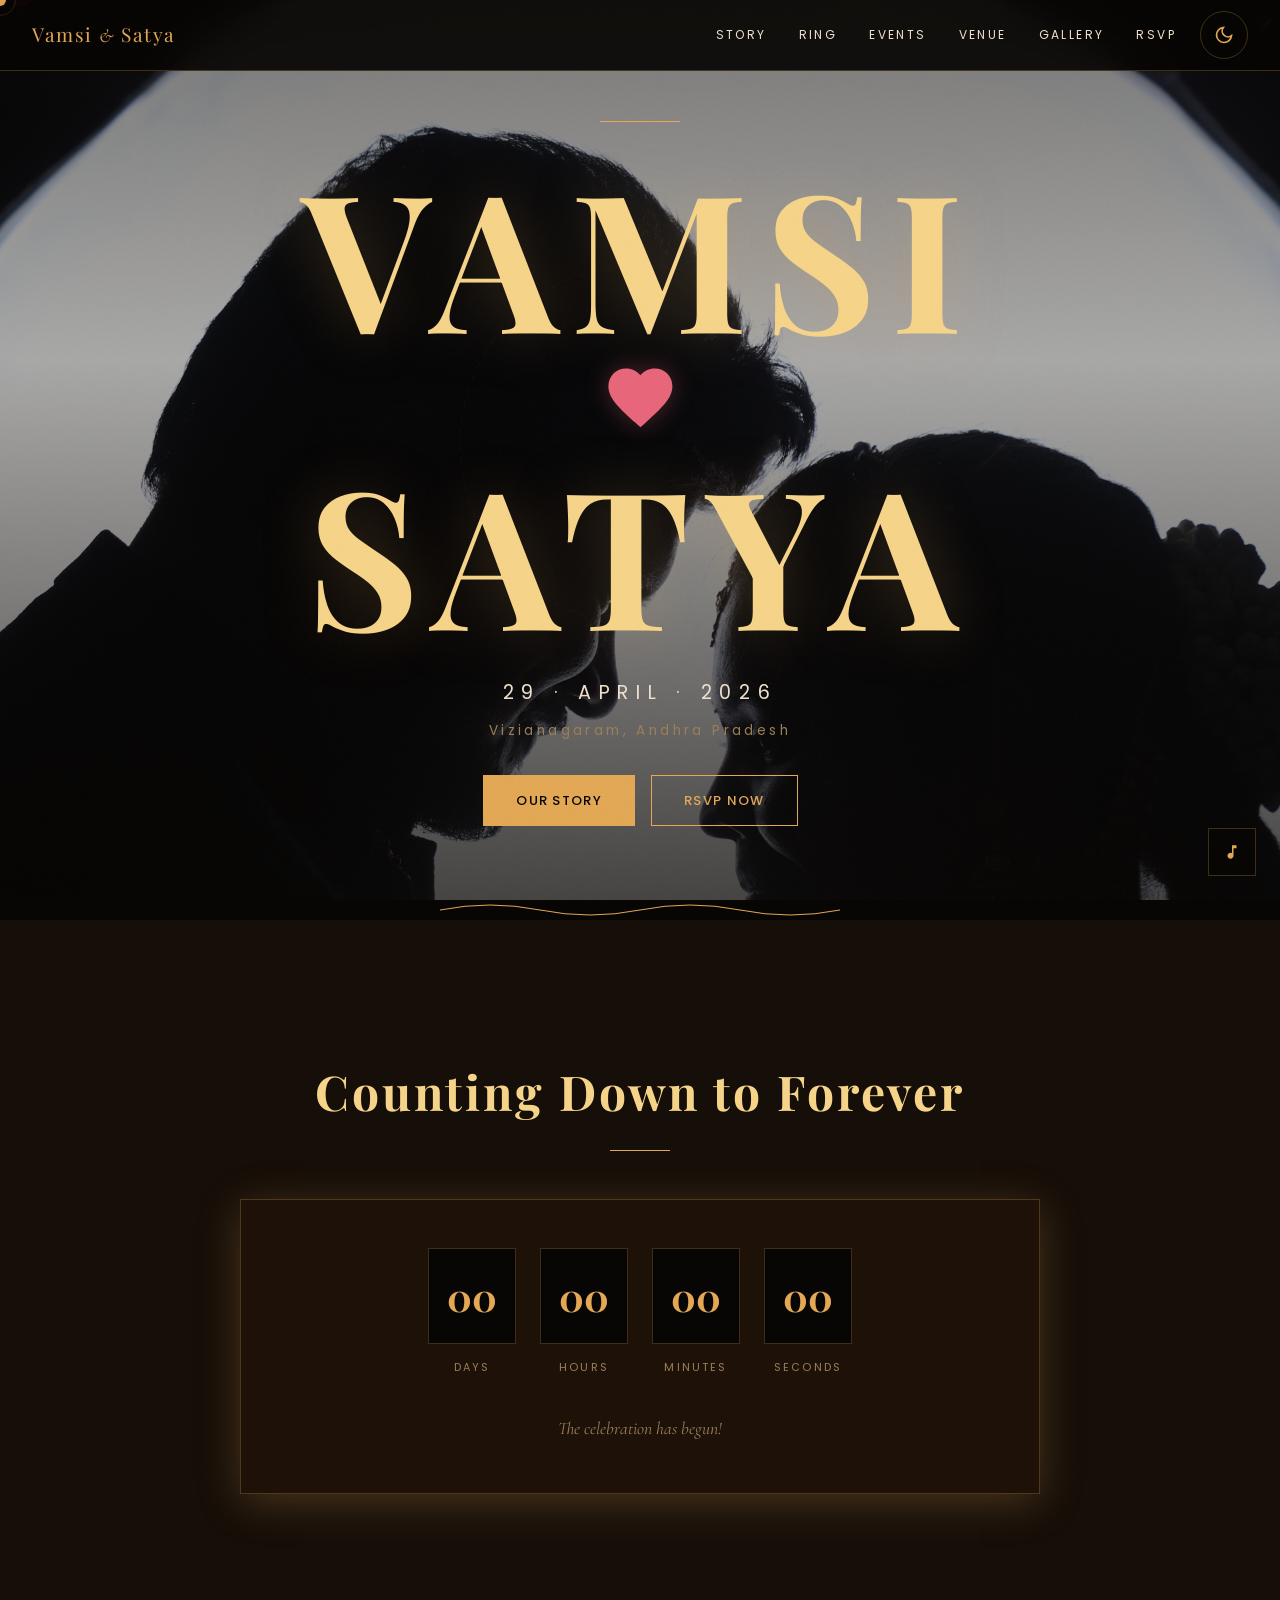
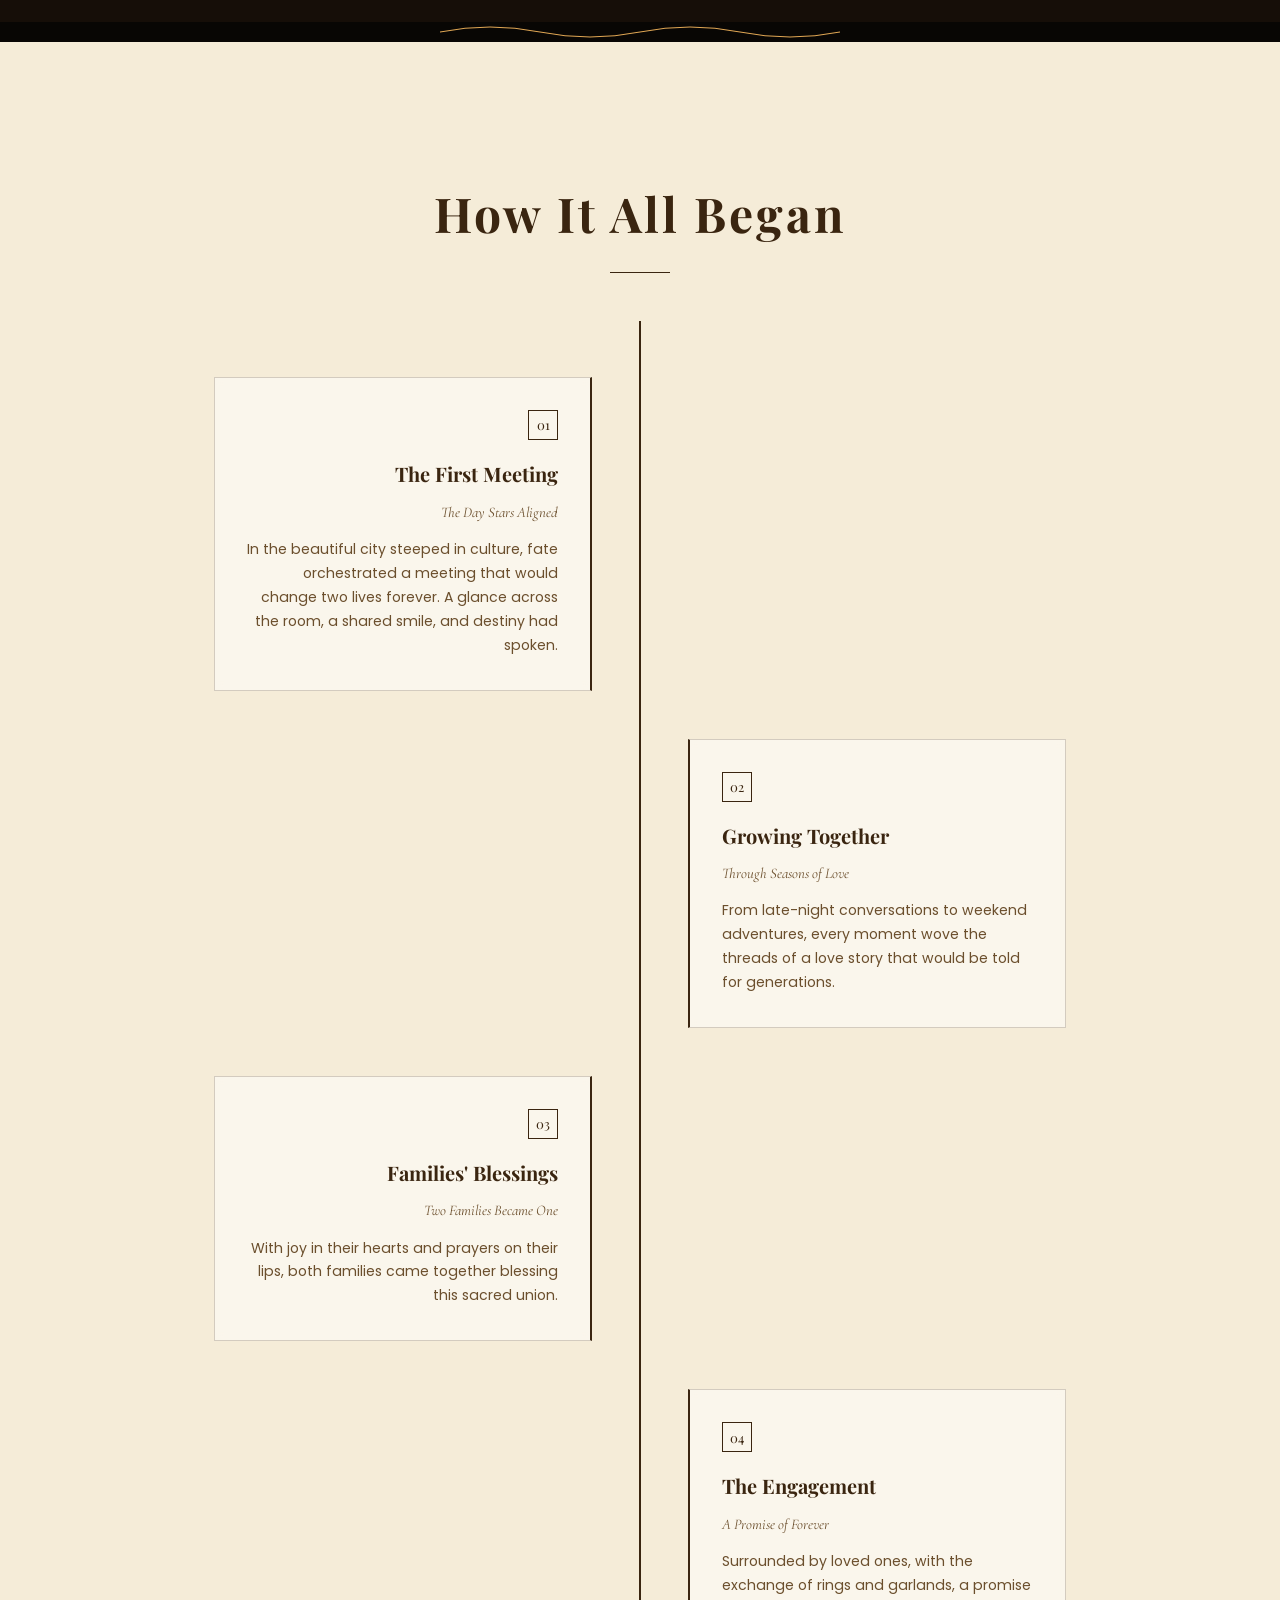
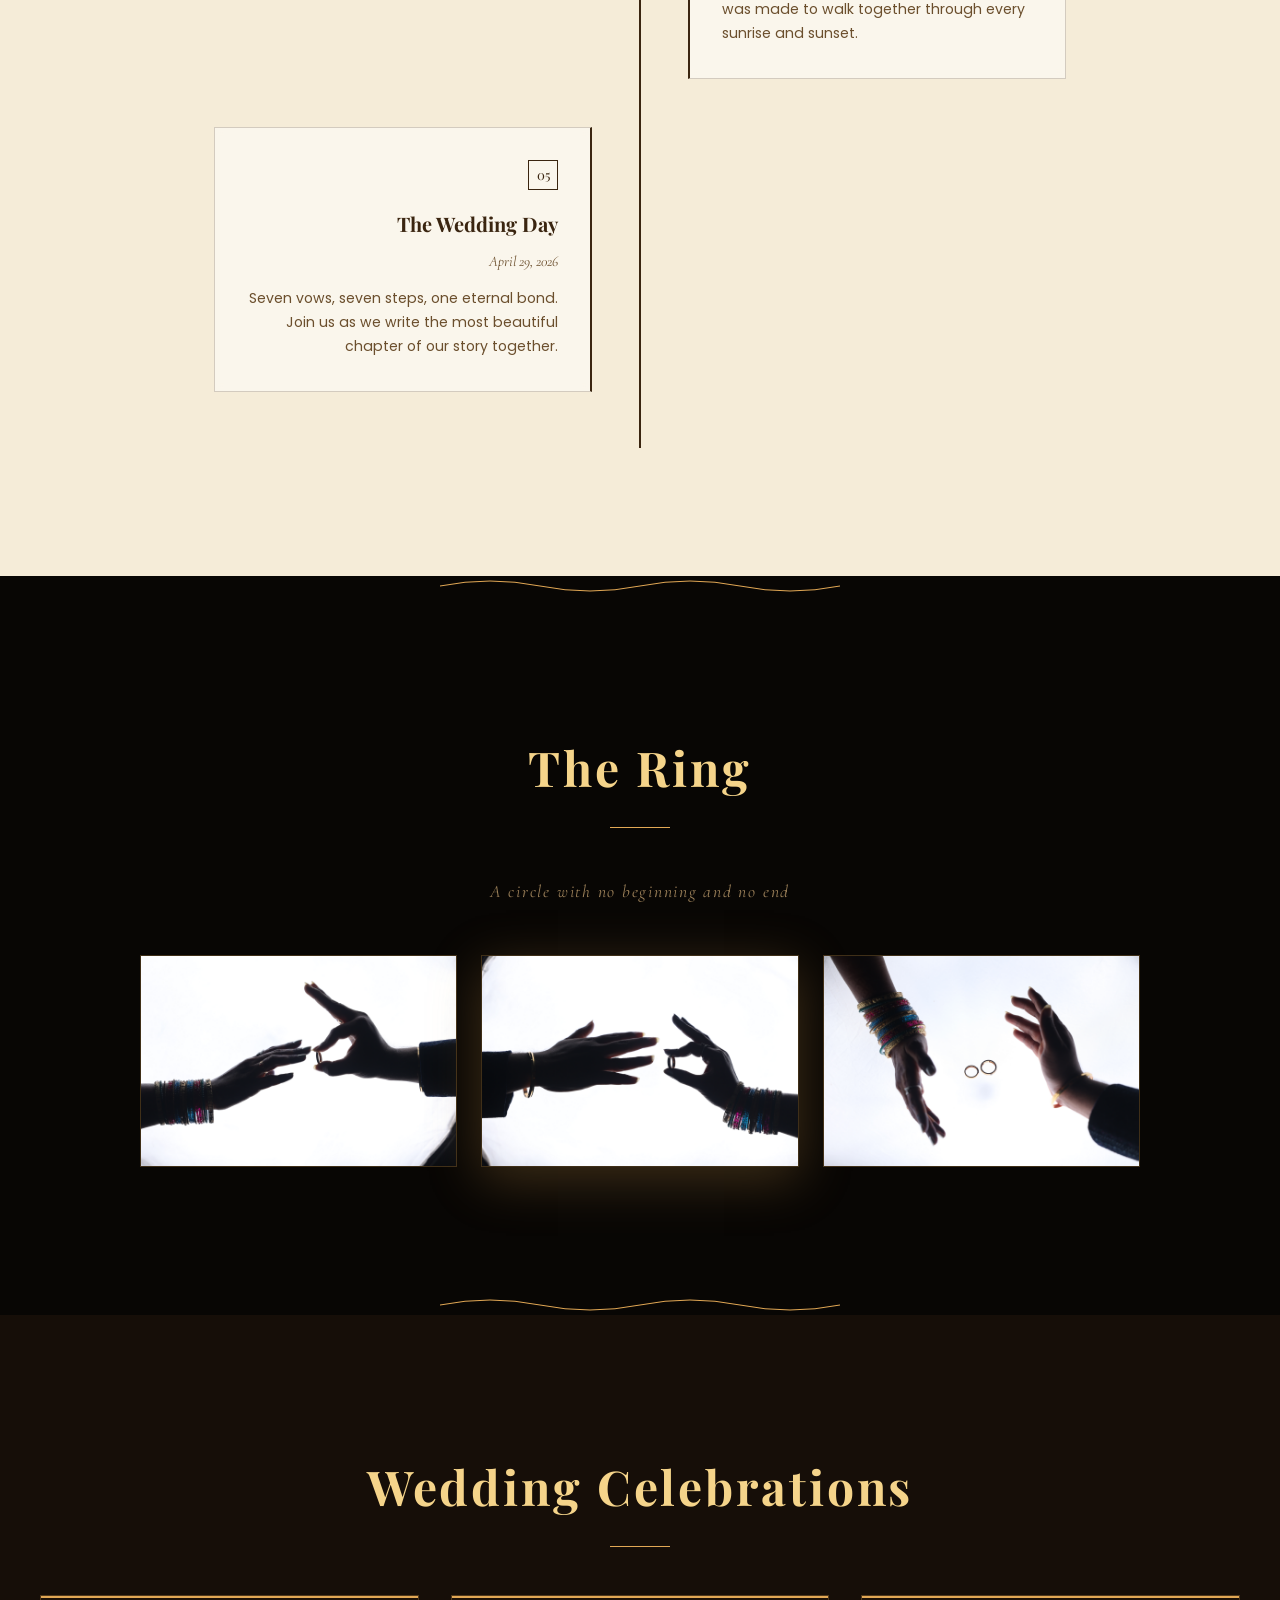
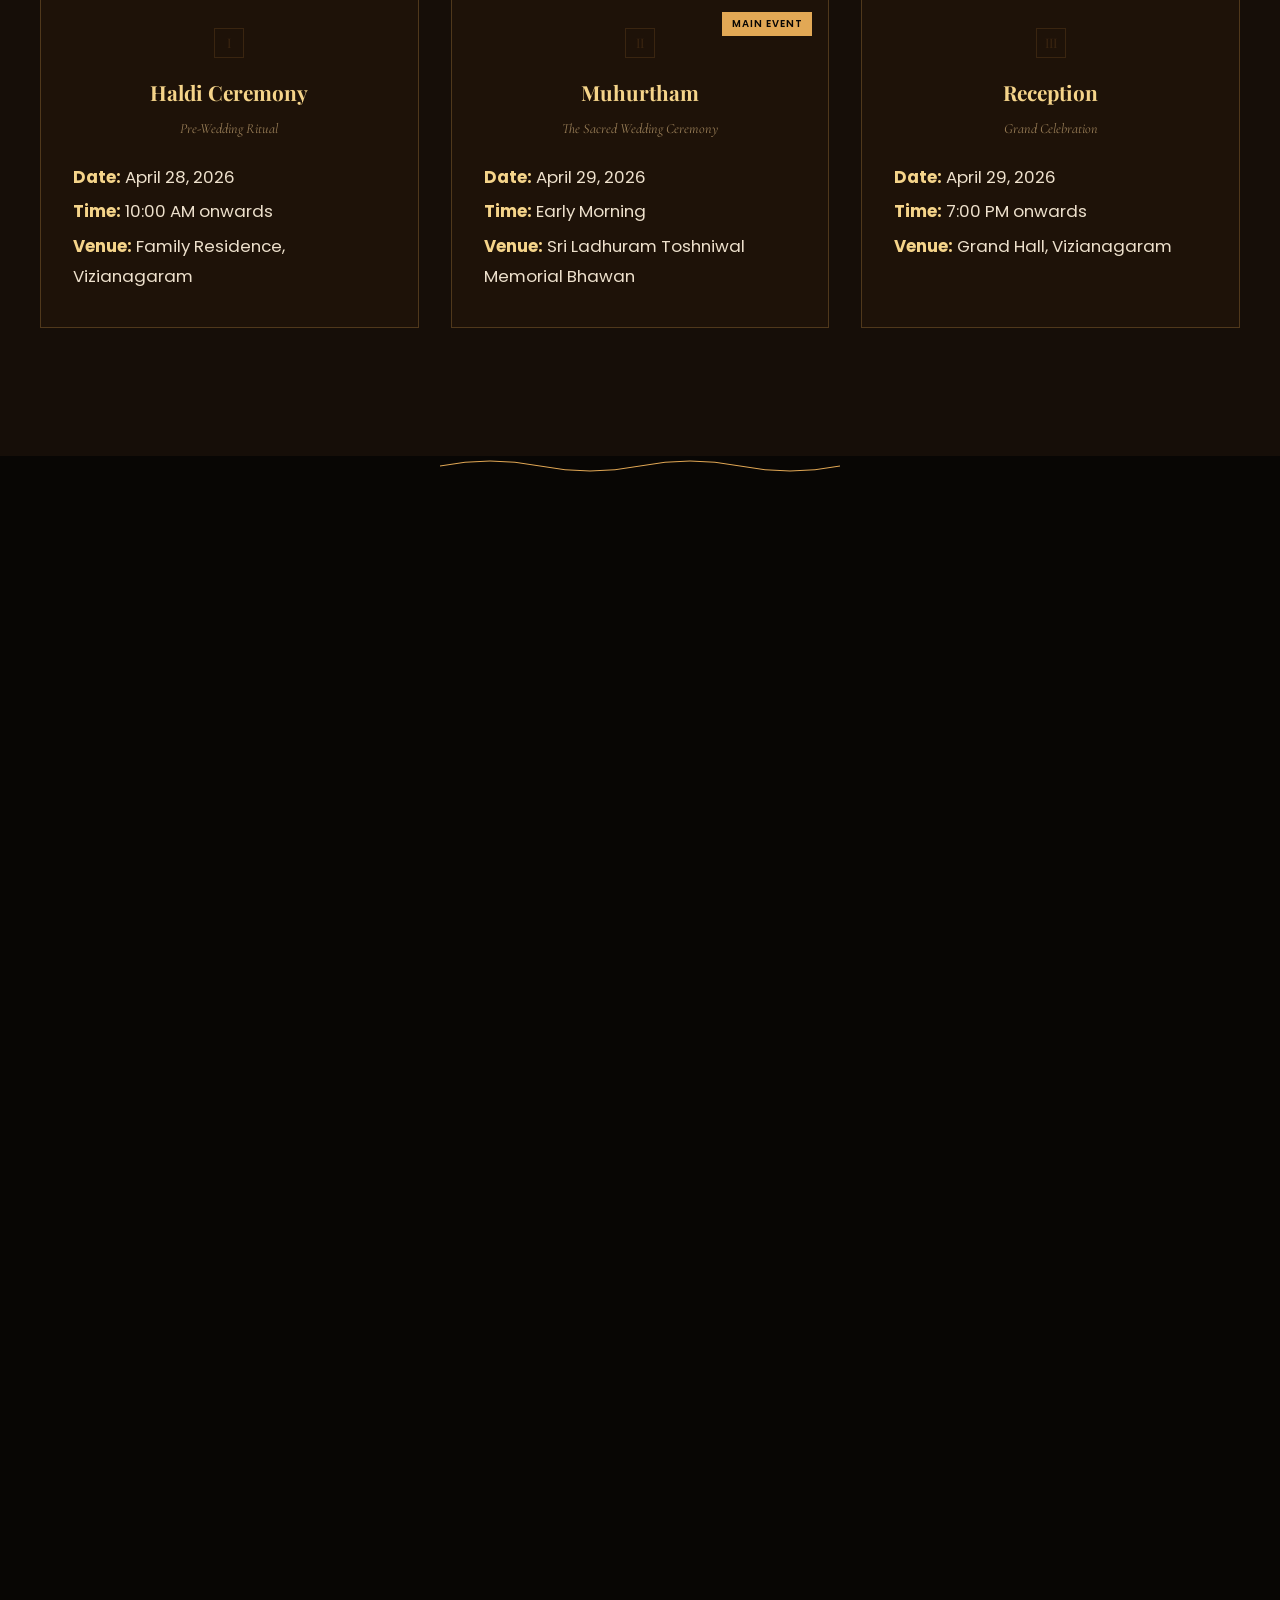
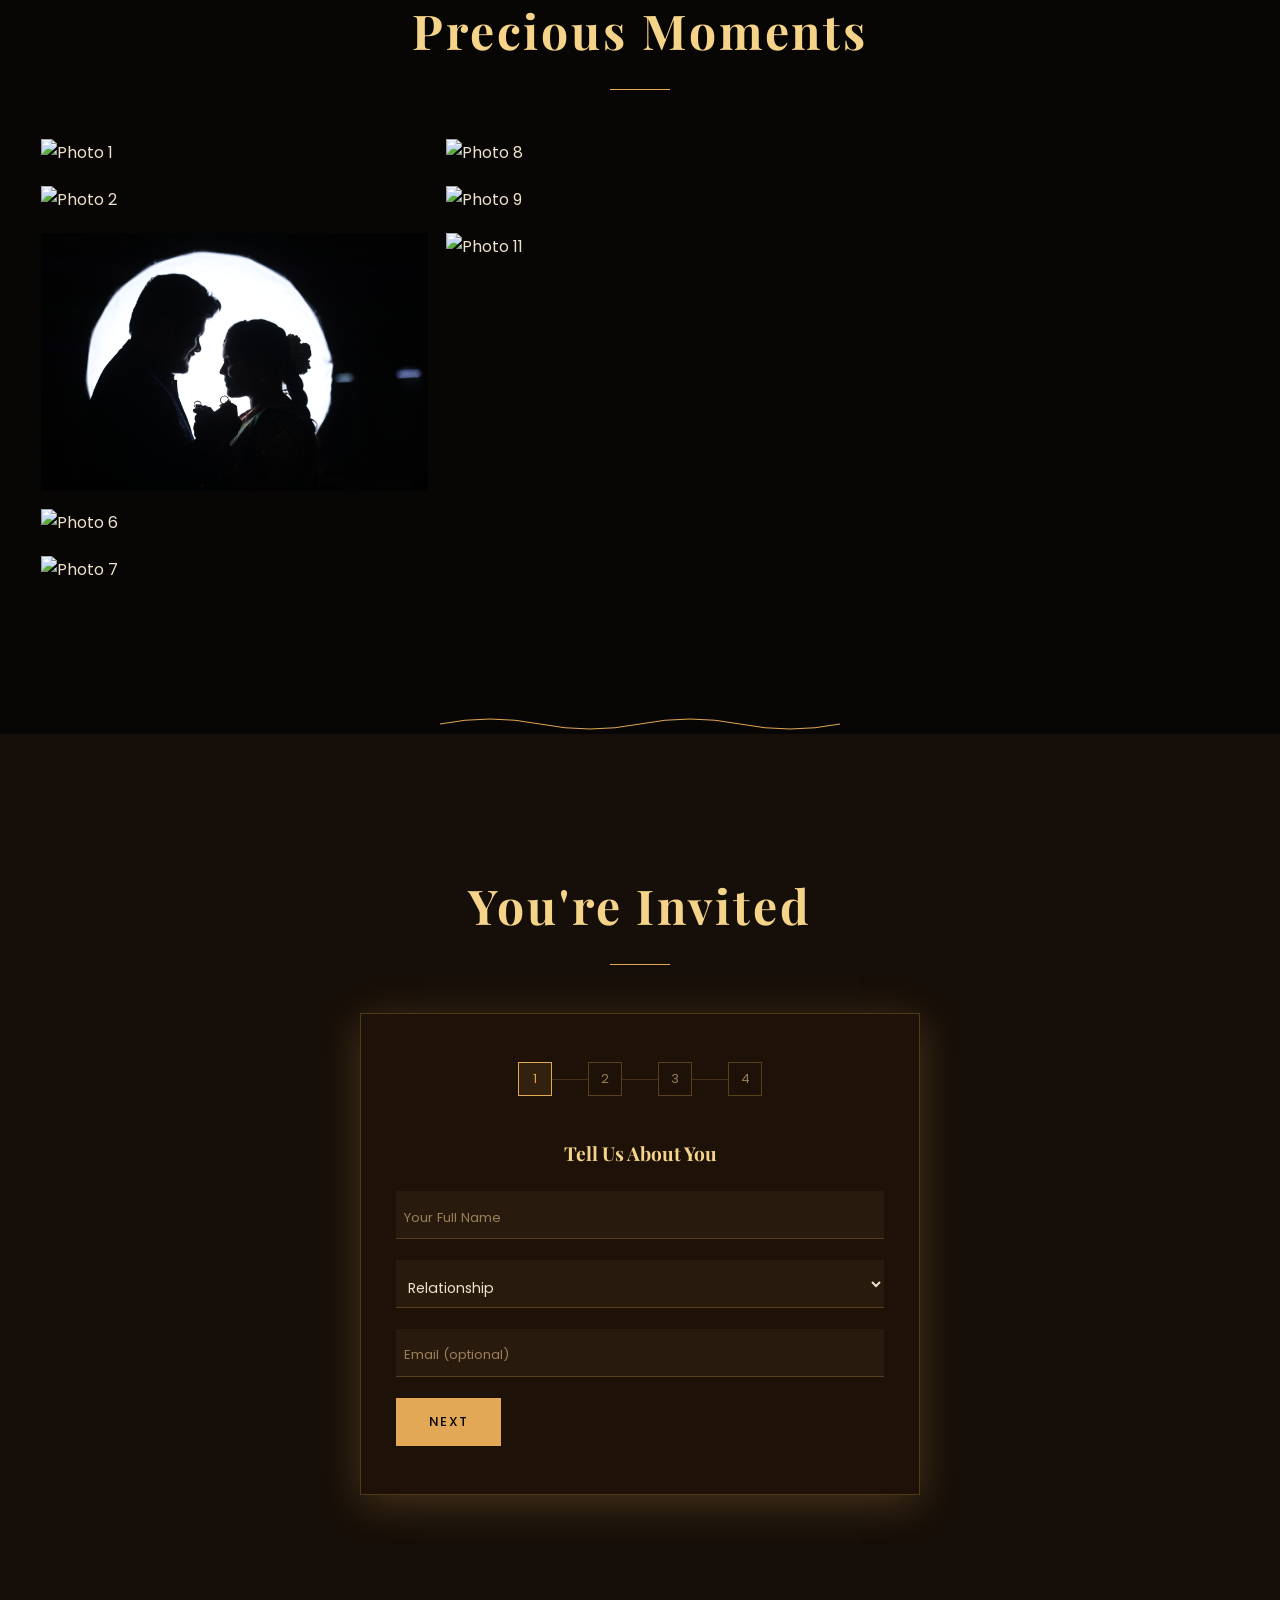
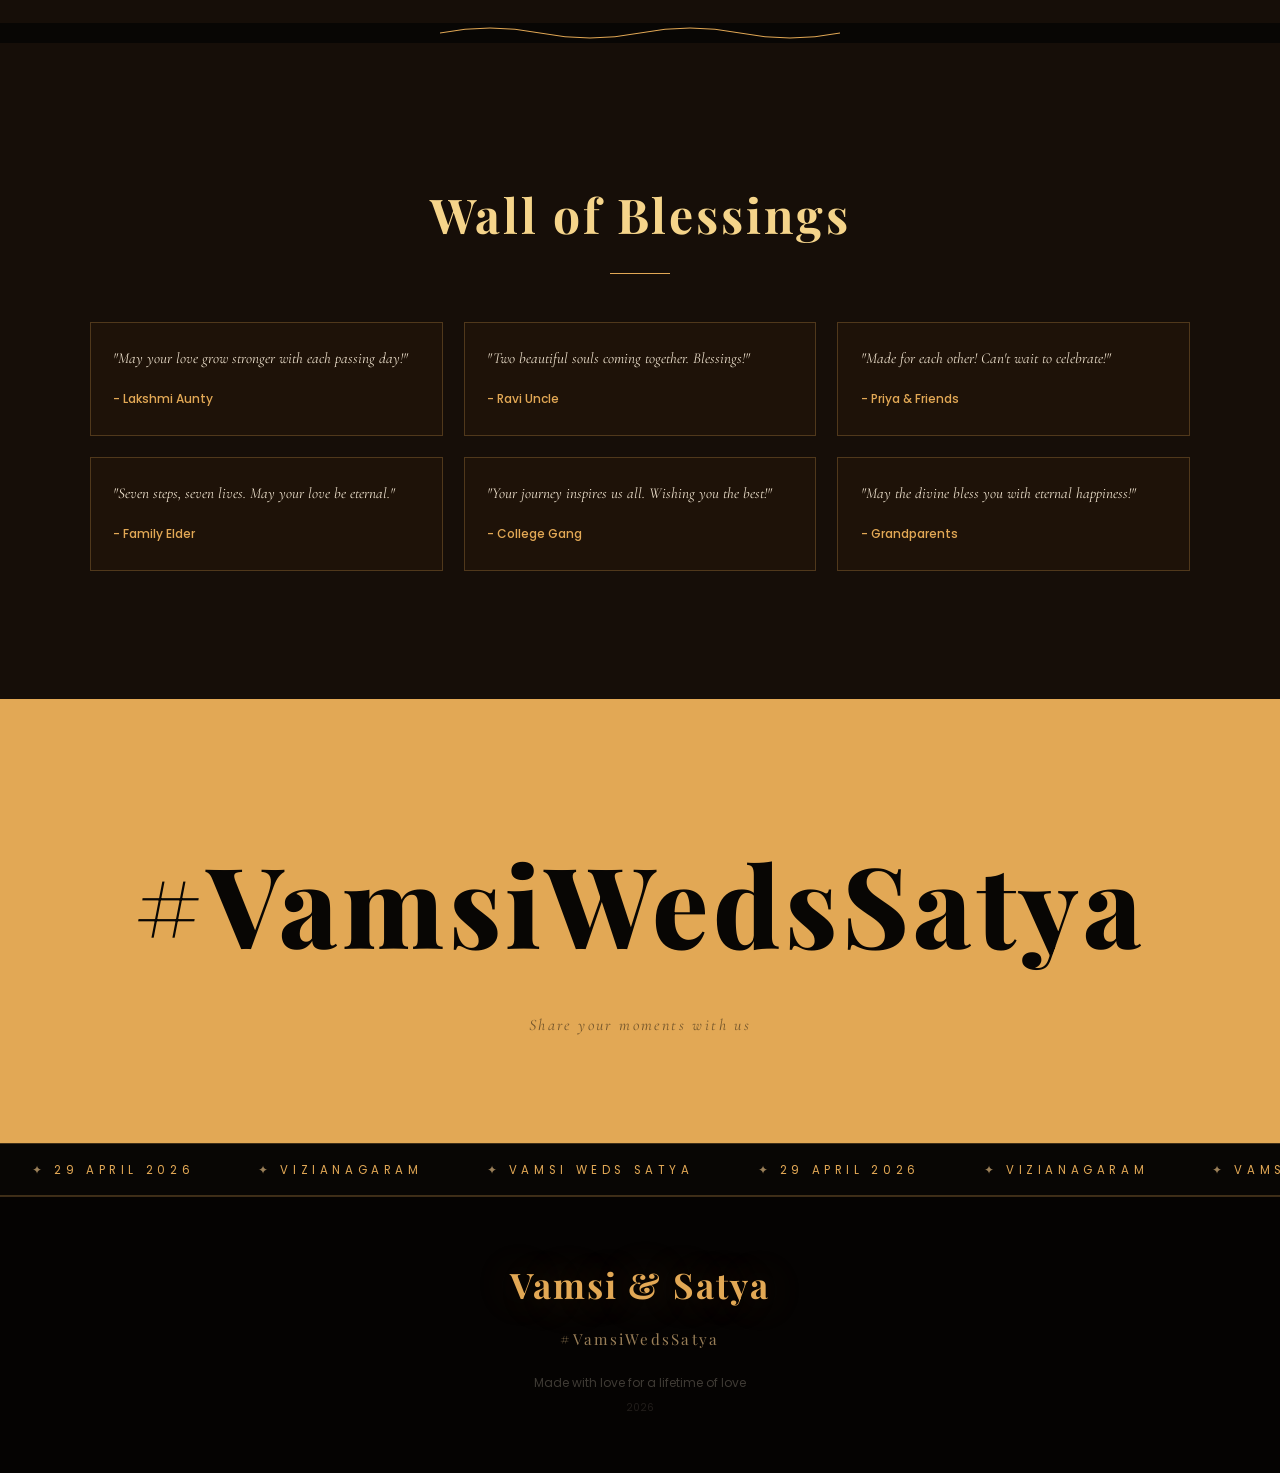
==== commit 37630c5d: "g" ====
--- a/index.html
+++ b/index.html
@@ -101,8 +101,8 @@
                 <div class="cd-unit">
                     <div class="flip" id="fD">
                         <div class="flip-in">
-                            <div class="flip-f"><span>000</span></div>
-                            <div class="flip-b"><span>000</span></div>
+                            <div class="flip-f"><span>00</span></div>
+                            <div class="flip-b"><span>00</span></div>
                         </div>
                     </div><span class="cd-lbl">Days</span>
                 </div>
